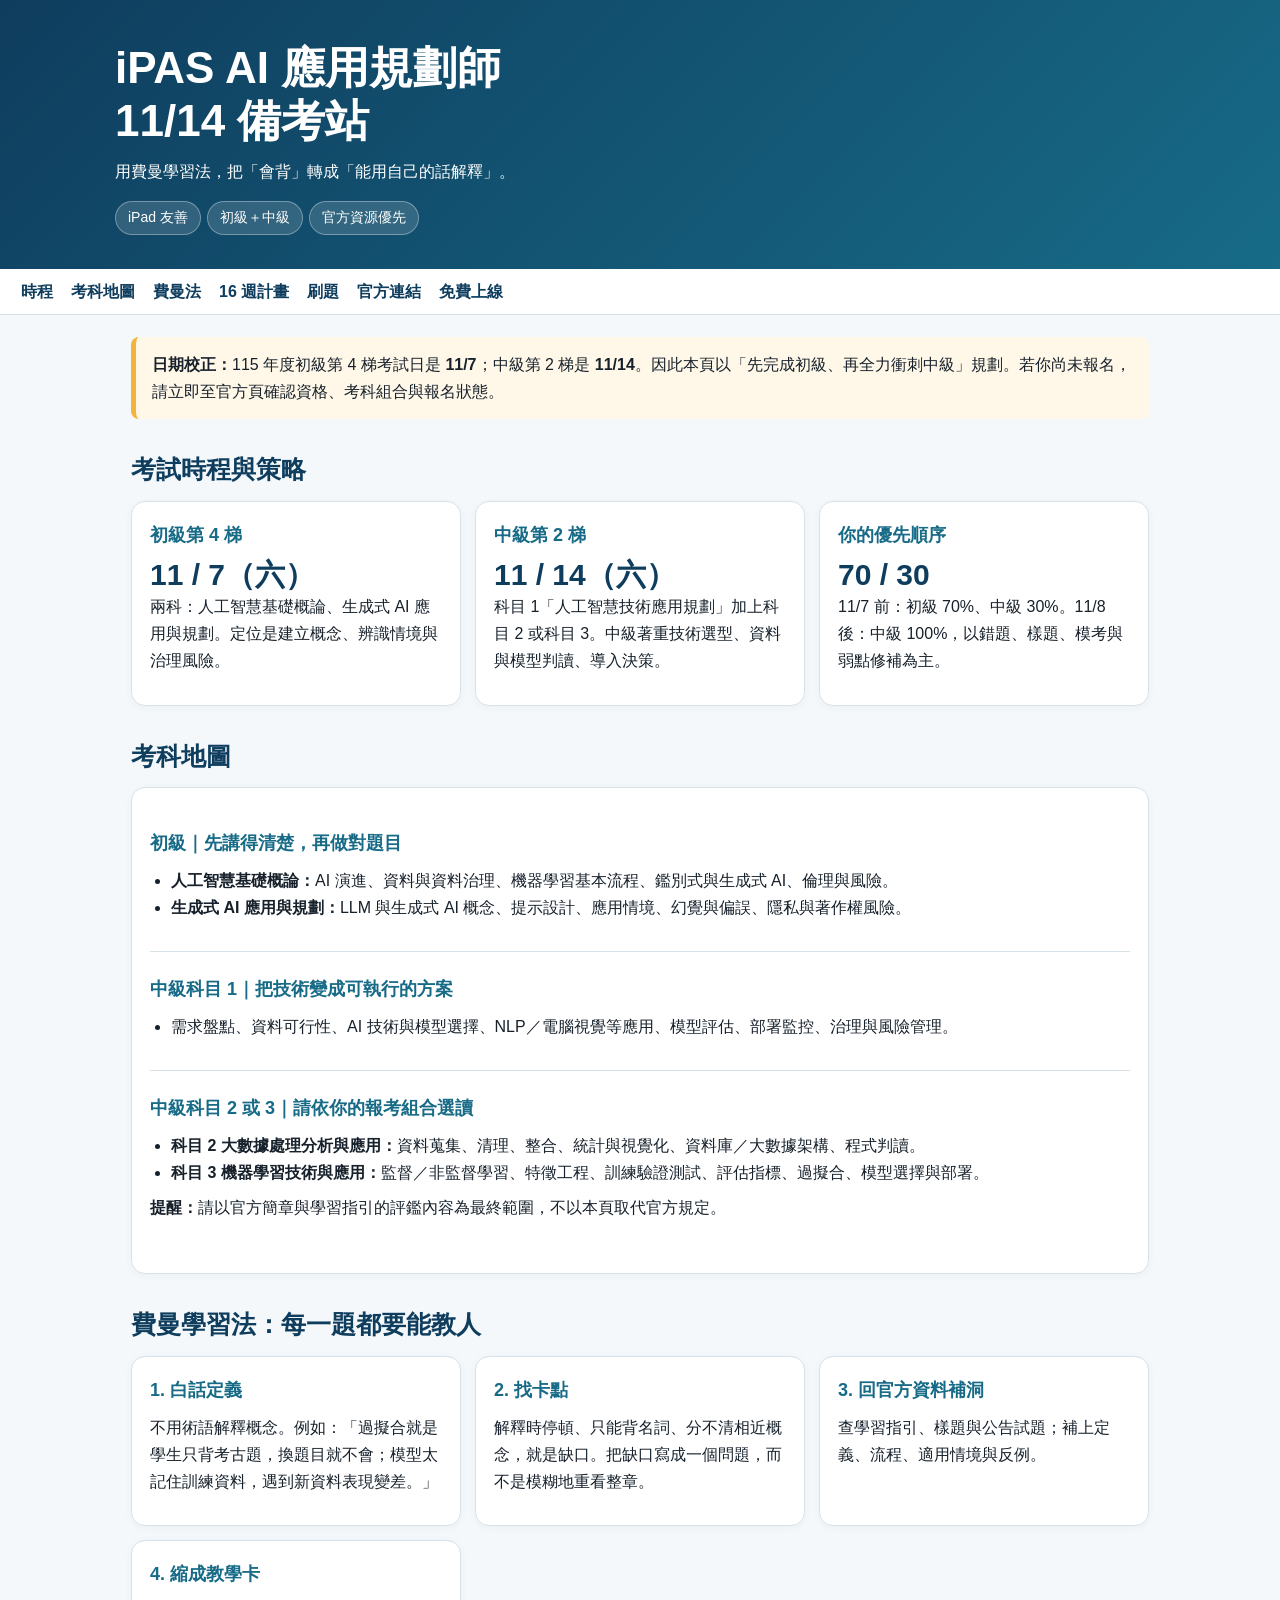
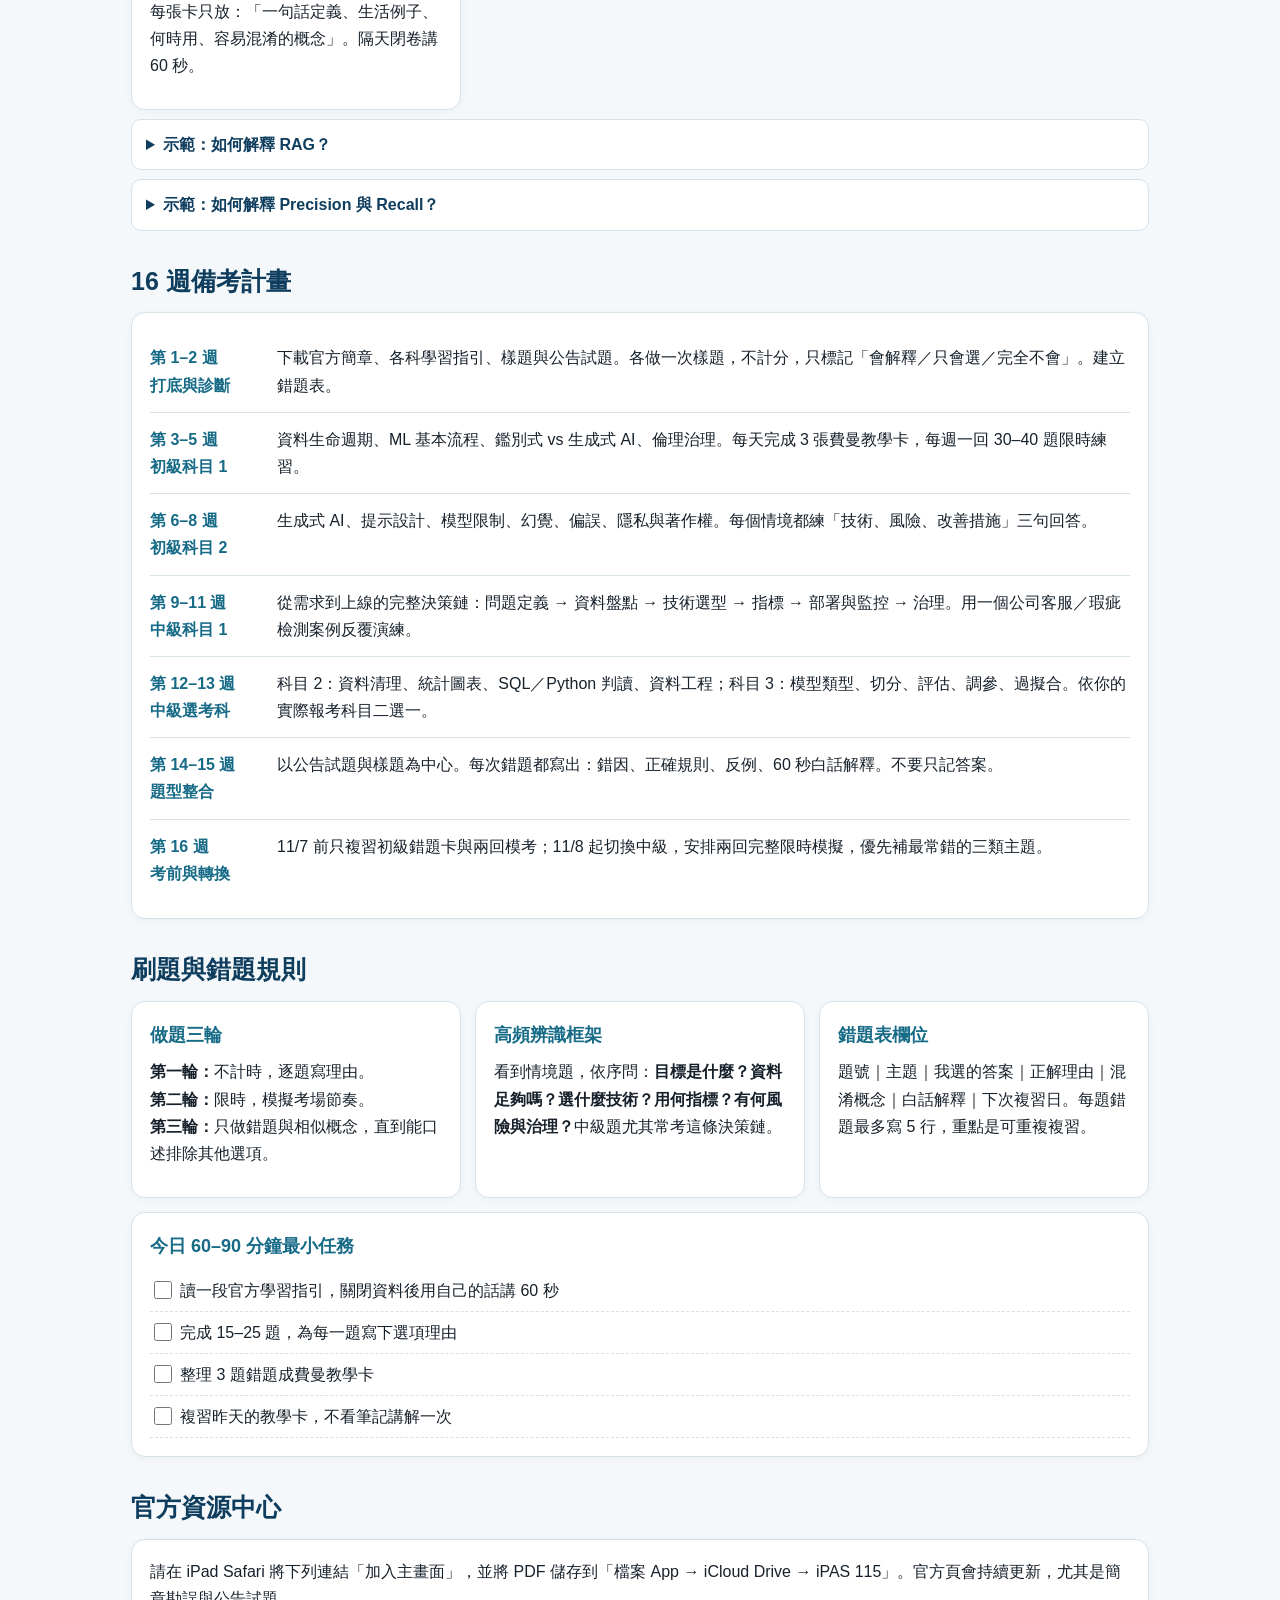
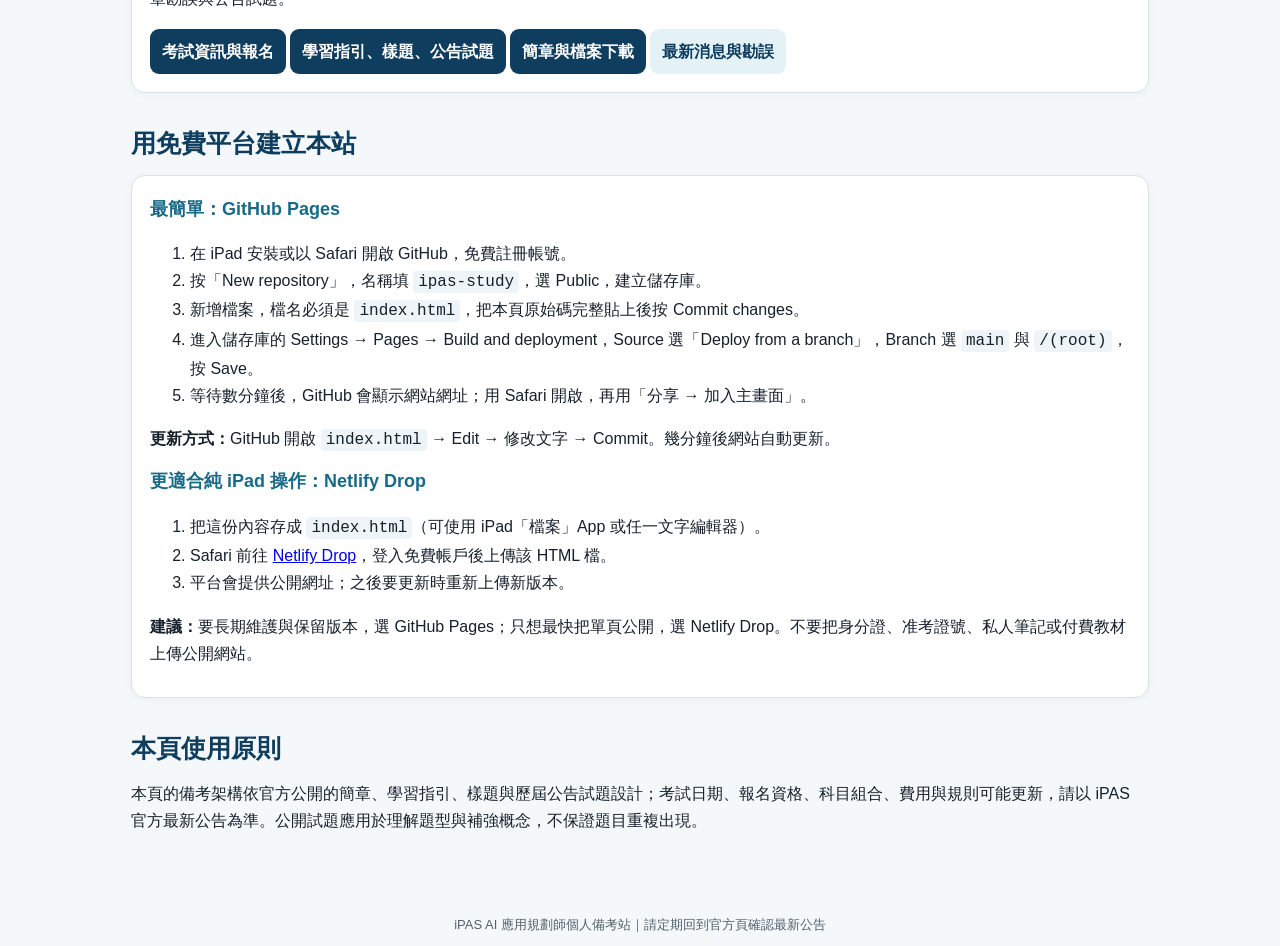
==== index.html @ d44fa5d6 "Add files via upload" ====
<!doctype html>
<html lang="zh-Hant">
<head>
<meta charset="utf-8"><meta name="viewport" content="width=device-width,initial-scale=1,viewport-fit=cover">
<meta name="theme-color" content="#0f3d5e"><title>iPAS AI 應用規劃師｜11/14 備考站</title>
<style>
:root{--navy:#0f3d5e;--blue:#176b87;--sky:#e8f4f8;--gold:#f3b33d;--ink:#17212b;--muted:#52616b;--card:#fff;--line:#d7e2e8}*{box-sizing:border-box}body{margin:0;background:#f4f8fa;color:var(--ink);font:16px/1.7 -apple-system,BlinkMacSystemFont,"PingFang TC","Noto Sans TC",sans-serif}header{background:linear-gradient(135deg,var(--navy),var(--blue));color:#fff;padding:42px 20px 34px}header>div,main{max-width:1050px;margin:auto}h1{font-size:clamp(28px,6vw,44px);line-height:1.2;margin:0 0 10px}h2{font-size:25px;line-height:1.35;margin:0 0 14px;color:var(--navy)}h3{font-size:18px;margin:0 0 8px;color:var(--blue)}p{margin:0 0 12px}.tag{display:inline-block;background:#ffffff24;border:1px solid #ffffff55;border-radius:99px;padding:4px 12px;margin:4px 6px 0 0;font-size:14px}nav{position:sticky;top:0;z-index:2;background:#fff;border-bottom:1px solid var(--line);padding:9px 12px;overflow:auto;white-space:nowrap}nav a{color:var(--navy);font-weight:700;text-decoration:none;padding:7px 9px}main{padding:22px 16px 48px}.notice{border-left:5px solid var(--gold);background:#fff8e8;padding:14px 16px;border-radius:8px;margin-bottom:20px}.grid{display:grid;grid-template-columns:repeat(auto-fit,minmax(245px,1fr));gap:14px}.card{background:var(--card);border:1px solid var(--line);border-radius:14px;padding:18px;box-shadow:0 2px 8px #14303f0a}.date{font-size:30px;color:var(--navy);font-weight:800;line-height:1.15}.level{padding:22px 0;border-bottom:1px solid var(--line)}.level:last-child{border:0}section{margin-top:34px}.btn{display:inline-block;background:var(--navy);color:#fff!important;text-decoration:none;font-weight:700;border-radius:9px;padding:9px 12px;margin:4px 4px 0 0}.btn.alt{background:#e4f2f6;color:var(--navy)!important}details{background:#fff;border:1px solid var(--line);border-radius:10px;padding:11px 14px;margin:9px 0}summary{font-weight:800;cursor:pointer;color:var(--navy)}.week{display:grid;grid-template-columns:115px 1fr;gap:12px;border-bottom:1px solid var(--line);padding:13px 0}.week:last-child{border:0}.week b{color:var(--blue)}ul{padding-left:21px;margin:8px 0}.check label{display:block;padding:7px 0;border-bottom:1px dashed var(--line);cursor:pointer}.check input{width:18px;height:18px;vertical-align:-3px;margin-right:8px}footer{padding:20px;text-align:center;color:var(--muted);font-size:13px}code{background:#eef4f7;padding:2px 5px;border-radius:4px;word-break:break-word}@media(max-width:500px){.week{grid-template-columns:1fr;gap:2px}header{padding-top:28px}}
</style></head>
<body>
<header><div><h1>iPAS AI 應用規劃師<br>11/14 備考站</h1><p>用費曼學習法，把「會背」轉成「能用自己的話解釋」。</p><span class="tag">iPad 友善</span><span class="tag">初級＋中級</span><span class="tag">官方資源優先</span></div></header>
<nav><a href="#schedule">時程</a><a href="#map">考科地圖</a><a href="#feynman">費曼法</a><a href="#plan">16 週計畫</a><a href="#practice">刷題</a><a href="#links">官方連結</a><a href="#deploy">免費上線</a></nav>
<main>
<div class="notice"><b>日期校正：</b>115 年度初級第 4 梯考試日是 <b>11/7</b>；中級第 2 梯是 <b>11/14</b>。因此本頁以「先完成初級、再全力衝刺中級」規劃。若你尚未報名，請立即至官方頁確認資格、考科組合與報名狀態。</div>
<section id="schedule"><h2>考試時程與策略</h2><div class="grid"><article class="card"><h3>初級第 4 梯</h3><div class="date">11 / 7（六）</div><p>兩科：人工智慧基礎概論、生成式 AI 應用與規劃。定位是建立概念、辨識情境與治理風險。</p></article><article class="card"><h3>中級第 2 梯</h3><div class="date">11 / 14（六）</div><p>科目 1「人工智慧技術應用規劃」加上科目 2 或科目 3。中級著重技術選型、資料與模型判讀、導入決策。</p></article><article class="card"><h3>你的優先順序</h3><div class="date">70 / 30</div><p>11/7 前：初級 70%、中級 30%。11/8 後：中級 100%，以錯題、樣題、模考與弱點修補為主。</p></article></div></section>
<section id="map"><h2>考科地圖</h2><div class="card"><div class="level"><h3>初級｜先講得清楚，再做對題目</h3><ul><li><b>人工智慧基礎概論：</b>AI 演進、資料與資料治理、機器學習基本流程、鑑別式與生成式 AI、倫理與風險。</li><li><b>生成式 AI 應用與規劃：</b>LLM 與生成式 AI 概念、提示設計、應用情境、幻覺與偏誤、隱私與著作權風險。</li></ul></div><div class="level"><h3>中級科目 1｜把技術變成可執行的方案</h3><ul><li>需求盤點、資料可行性、AI 技術與模型選擇、NLP／電腦視覺等應用、模型評估、部署監控、治理與風險管理。</li></ul></div><div class="level"><h3>中級科目 2 或 3｜請依你的報考組合選讀</h3><ul><li><b>科目 2 大數據處理分析與應用：</b>資料蒐集、清理、整合、統計與視覺化、資料庫／大數據架構、程式判讀。</li><li><b>科目 3 機器學習技術與應用：</b>監督／非監督學習、特徵工程、訓練驗證測試、評估指標、過擬合、模型選擇與部署。</li></ul><p><b>提醒：</b>請以官方簡章與學習指引的評鑑內容為最終範圍，不以本頁取代官方規定。</p></div></div></section>
<section id="feynman"><h2>費曼學習法：每一題都要能教人</h2><div class="grid"><article class="card"><h3>1. 白話定義</h3><p>不用術語解釋概念。例如：「過擬合就是學生只背考古題，換題目就不會；模型太記住訓練資料，遇到新資料表現變差。」</p></article><article class="card"><h3>2. 找卡點</h3><p>解釋時停頓、只能背名詞、分不清相近概念，就是缺口。把缺口寫成一個問題，而不是模糊地重看整章。</p></article><article class="card"><h3>3. 回官方資料補洞</h3><p>查學習指引、樣題與公告試題；補上定義、流程、適用情境與反例。</p></article><article class="card"><h3>4. 縮成教學卡</h3><p>每張卡只放：「一句話定義、生活例子、何時用、容易混淆的概念」。隔天閉卷講 60 秒。</p></article></div>
<details><summary>示範：如何解釋 RAG？</summary><p><b>白話：</b>RAG 像開卷考。模型先從可信文件找資料，再依找到的內容回答，減少憑記憶亂答。<br><b>何時用：</b>公司內規、產品手冊、常更新且需引用來源的知識問答。<br><b>風險：</b>找錯文件、文件過期、切段不佳，仍可能造成錯誤答案。<br><b>考場辨識：</b>題目出現「私有文件、檢索、引用、降低幻覺」，優先聯想 RAG。</p></details>
<details><summary>示範：如何解釋 Precision 與 Recall？</summary><p><b>Precision：</b>被模型判為「是」的案件中，真正是的比例；重點是少誤報。<br><b>Recall：</b>所有真正「是」的案件中，被抓到的比例；重點是少漏掉。<br><b>例子：</b>癌症篩檢通常重視 Recall，垃圾信過濾常會重視 Precision 與使用體驗的平衡。</p></details></section>
<section id="plan"><h2>16 週備考計畫</h2><div class="card"><div class="week"><b>第 1–2 週<br>打底與診斷</b><div>下載官方簡章、各科學習指引、樣題與公告試題。各做一次樣題，不計分，只標記「會解釋／只會選／完全不會」。建立錯題表。</div></div><div class="week"><b>第 3–5 週<br>初級科目 1</b><div>資料生命週期、ML 基本流程、鑑別式 vs 生成式 AI、倫理治理。每天完成 3 張費曼教學卡，每週一回 30–40 題限時練習。</div></div><div class="week"><b>第 6–8 週<br>初級科目 2</b><div>生成式 AI、提示設計、模型限制、幻覺、偏誤、隱私與著作權。每個情境都練「技術、風險、改善措施」三句回答。</div></div><div class="week"><b>第 9–11 週<br>中級科目 1</b><div>從需求到上線的完整決策鏈：問題定義 → 資料盤點 → 技術選型 → 指標 → 部署與監控 → 治理。用一個公司客服／瑕疵檢測案例反覆演練。</div></div><div class="week"><b>第 12–13 週<br>中級選考科</b><div>科目 2：資料清理、統計圖表、SQL／Python 判讀、資料工程；科目 3：模型類型、切分、評估、調參、過擬合。依你的實際報考科目二選一。</div></div><div class="week"><b>第 14–15 週<br>題型整合</b><div>以公告試題與樣題為中心。每次錯題都寫出：錯因、正確規則、反例、60 秒白話解釋。不要只記答案。</div></div><div class="week"><b>第 16 週<br>考前與轉換</b><div>11/7 前只複習初級錯題卡與兩回模考；11/8 起切換中級，安排兩回完整限時模擬，優先補最常錯的三類主題。</div></div></div></section>
<section id="practice"><h2>刷題與錯題規則</h2><div class="grid"><article class="card"><h3>做題三輪</h3><p><b>第一輪：</b>不計時，逐題寫理由。<br><b>第二輪：</b>限時，模擬考場節奏。<br><b>第三輪：</b>只做錯題與相似概念，直到能口述排除其他選項。</p></article><article class="card"><h3>高頻辨識框架</h3><p>看到情境題，依序問：<b>目標是什麼？資料足夠嗎？選什麼技術？用何指標？有何風險與治理？</b>中級題尤其常考這條決策鏈。</p></article><article class="card"><h3>錯題表欄位</h3><p>題號｜主題｜我選的答案｜正解理由｜混淆概念｜白話解釋｜下次複習日。每題錯題最多寫 5 行，重點是可重複複習。</p></article></div><div class="card check" style="margin-top:14px"><h3>今日 60–90 分鐘最小任務</h3><label><input type="checkbox">讀一段官方學習指引，關閉資料後用自己的話講 60 秒</label><label><input type="checkbox">完成 15–25 題，為每一題寫下選項理由</label><label><input type="checkbox">整理 3 題錯題成費曼教學卡</label><label><input type="checkbox">複習昨天的教學卡，不看筆記講解一次</label></div></section>
<section id="links"><h2>官方資源中心</h2><div class="card"><p>請在 iPad Safari 將下列連結「加入主畫面」，並將 PDF 儲存到「檔案 App → iCloud Drive → iPAS 115」。官方頁會持續更新，尤其是簡章勘誤與公告試題。</p><a class="btn" href="https://ipd.nat.gov.tw/ipas/certification/AIAP/exam-info" target="_blank" rel="noopener">考試資訊與報名</a><a class="btn" href="https://ipd.nat.gov.tw/ipas/certification/AIAP/learning-resources" target="_blank" rel="noopener">學習指引、樣題、公告試題</a><a class="btn" href="https://ipd.nat.gov.tw/ipas/certification/AIAP/downloads" target="_blank" rel="noopener">簡章與檔案下載</a><a class="btn alt" href="https://ipd.nat.gov.tw/ipas/certification/AIAP/news" target="_blank" rel="noopener">最新消息與勘誤</a></div></section>
<section id="deploy"><h2>用免費平台建立本站</h2><div class="card"><h3>最簡單：GitHub Pages</h3><ol><li>在 iPad 安裝或以 Safari 開啟 GitHub，免費註冊帳號。</li><li>按「New repository」，名稱填 <code>ipas-study</code>，選 Public，建立儲存庫。</li><li>新增檔案，檔名必須是 <code>index.html</code>，把本頁原始碼完整貼上後按 Commit changes。</li><li>進入儲存庫的 Settings → Pages → Build and deployment，Source 選「Deploy from a branch」，Branch 選 <code>main</code> 與 <code>/(root)</code>，按 Save。</li><li>等待數分鐘後，GitHub 會顯示網站網址；用 Safari 開啟，再用「分享 → 加入主畫面」。</li></ol><p><b>更新方式：</b>GitHub 開啟 <code>index.html</code> → Edit → 修改文字 → Commit。幾分鐘後網站自動更新。</p><h3>更適合純 iPad 操作：Netlify Drop</h3><ol><li>把這份內容存成 <code>index.html</code>（可使用 iPad「檔案」App 或任一文字編輯器）。</li><li>Safari 前往 <a href="https://app.netlify.com/drop" target="_blank" rel="noopener">Netlify Drop</a>，登入免費帳戶後上傳該 HTML 檔。</li><li>平台會提供公開網址；之後要更新時重新上傳新版本。</li></ol><p><b>建議：</b>要長期維護與保留版本，選 GitHub Pages；只想最快把單頁公開，選 Netlify Drop。不要把身分證、准考證號、私人筆記或付費教材上傳公開網站。</p></div></section>
<section><h2>本頁使用原則</h2><p>本頁的備考架構依官方公開的簡章、學習指引、樣題與歷屆公告試題設計；考試日期、報名資格、科目組合、費用與規則可能更新，請以 iPAS 官方最新公告為準。公開試題應用於理解題型與補強概念，不保證題目重複出現。</p></section>
</main><footer>iPAS AI 應用規劃師個人備考站｜請定期回到官方頁確認最新公告</footer>
</body></html>
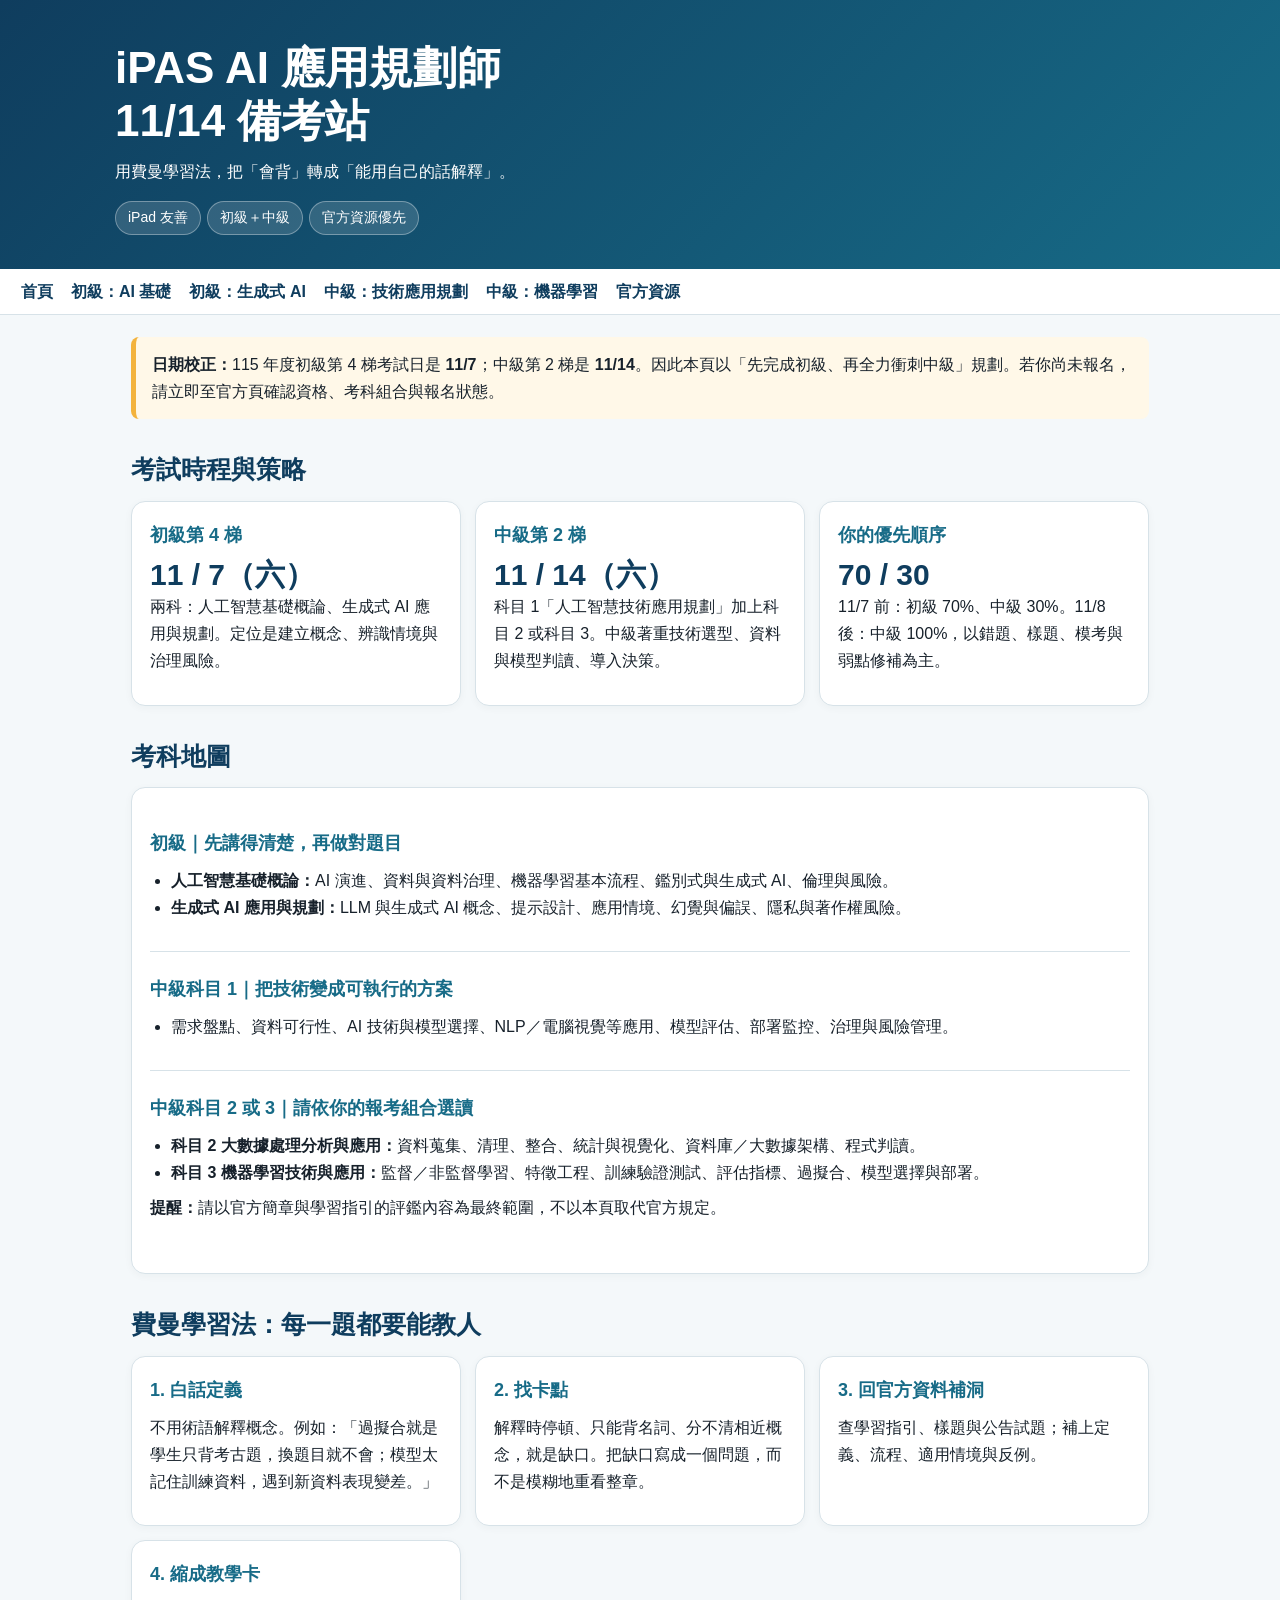
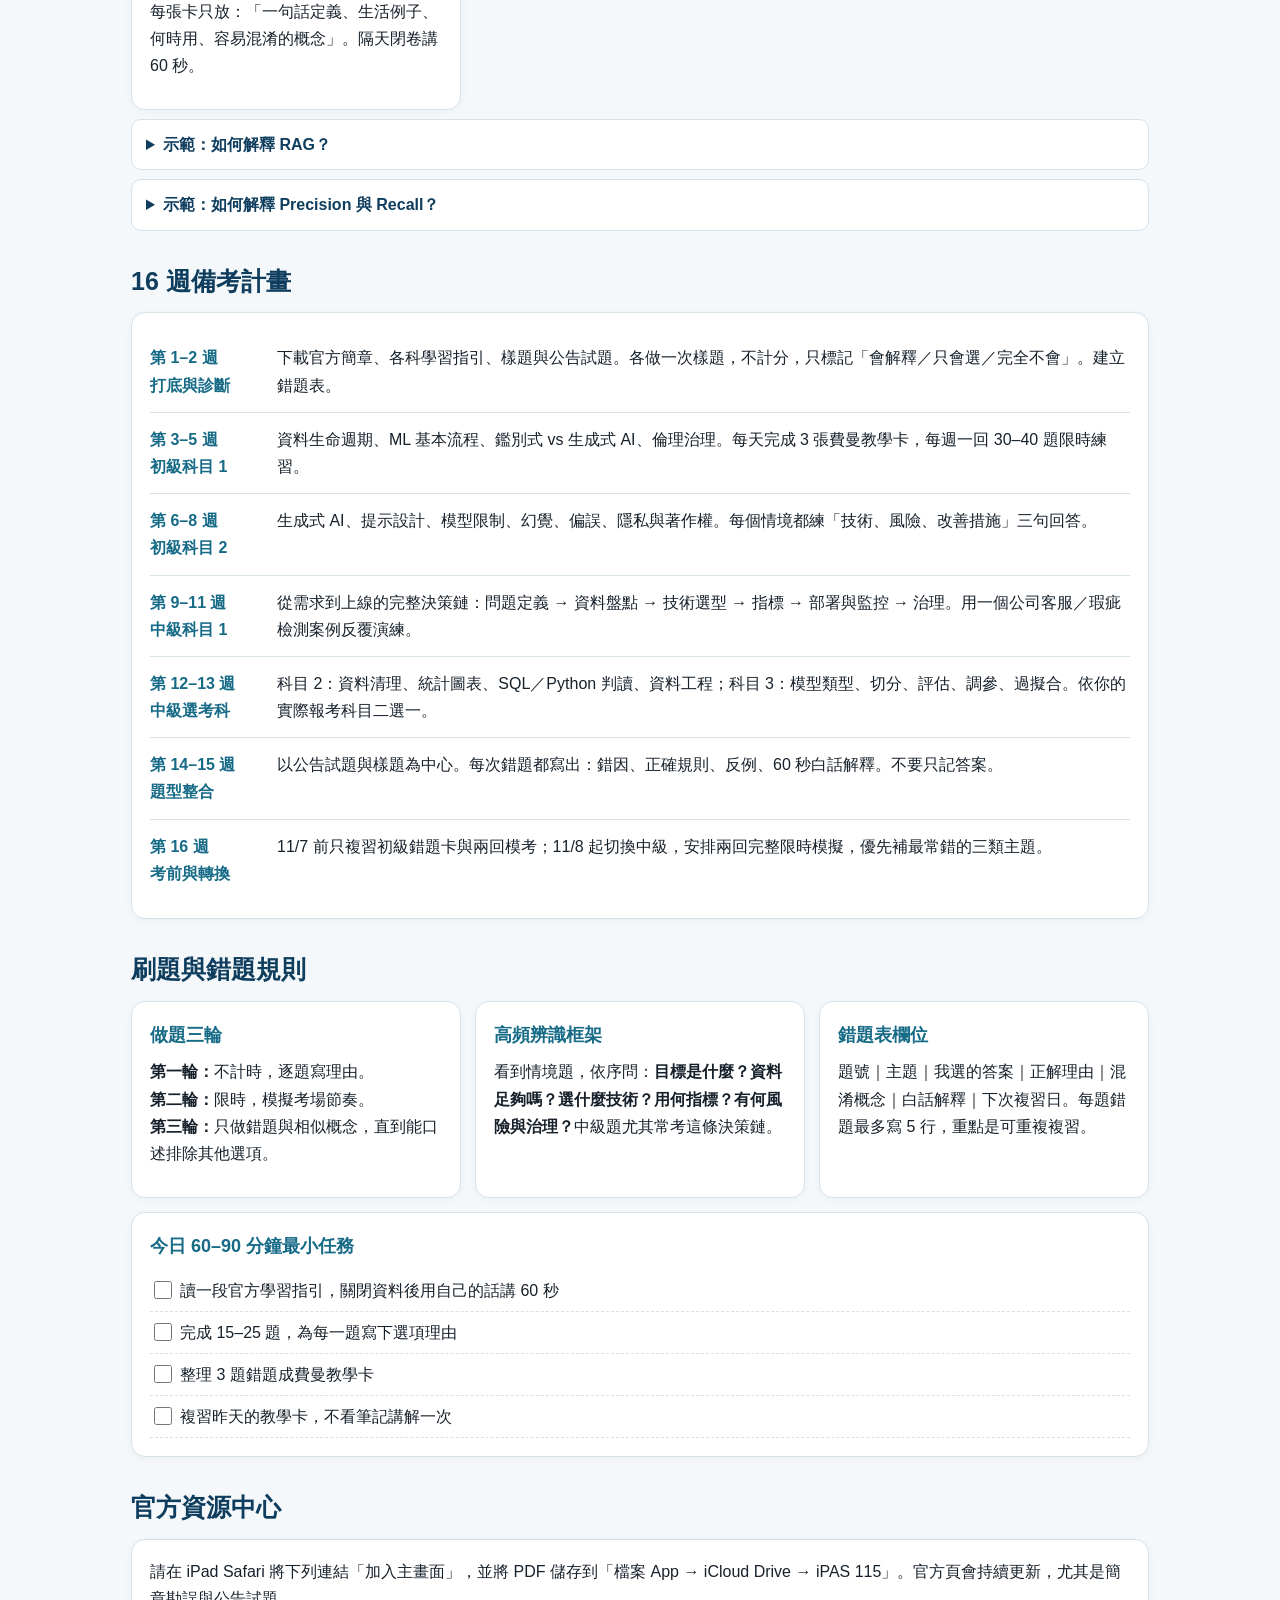
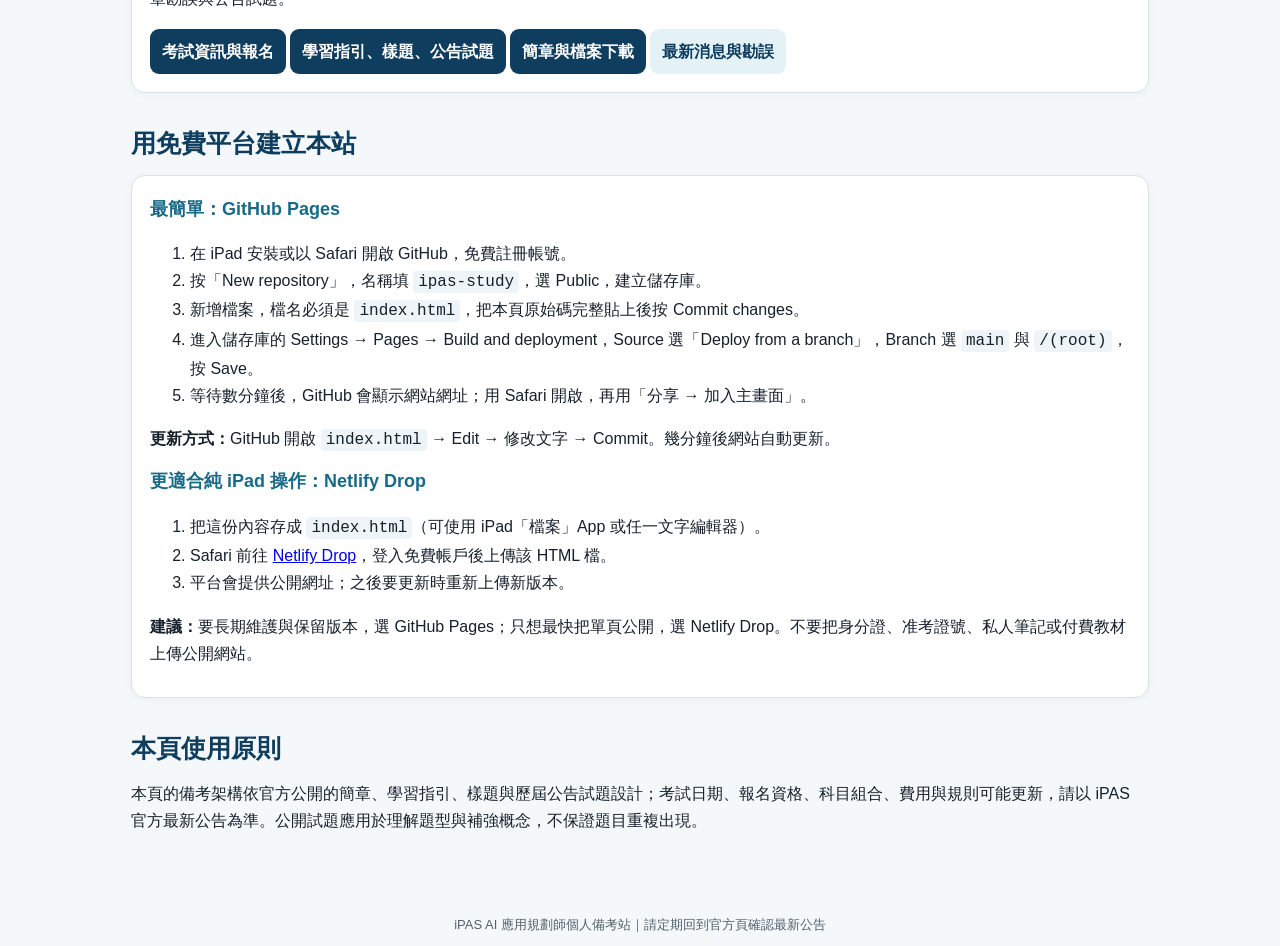
==== commit 7d007395: "Update index.html" ====
--- a/index.html
+++ b/index.html
@@ -8,8 +8,7 @@
 </style></head>
 <body>
 <header><div><h1>iPAS AI 應用規劃師<br>11/14 備考站</h1><p>用費曼學習法，把「會背」轉成「能用自己的話解釋」。</p><span class="tag">iPad 友善</span><span class="tag">初級＋中級</span><span class="tag">官方資源優先</span></div></header>
-<nav><a href="#schedule">時程</a><a href="#map">考科地圖</a><a href="#feynman">費曼法</a><a href="#plan">16 週計畫</a><a href="#practice">刷題</a><a href="#links">官方連結</a><a href="#deploy">免費上線</a></nav>
-<main>
+<nav><a href="index.html">首頁</a><a href="pages/beginner-ai-basics.html">初級：AI 基礎</a><a href="pages/beginner-generative-ai.html">初級：生成式 AI</a><a href="pages/intermediate-ai-planning.html">中級：技術應用規劃</a><a href="pages/intermediate-machine-learning.html">中級：機器學習</a><a href="pages/resources.html">官方資源</a></nav><main>
 <div class="notice"><b>日期校正：</b>115 年度初級第 4 梯考試日是 <b>11/7</b>；中級第 2 梯是 <b>11/14</b>。因此本頁以「先完成初級、再全力衝刺中級」規劃。若你尚未報名，請立即至官方頁確認資格、考科組合與報名狀態。</div>
 <section id="schedule"><h2>考試時程與策略</h2><div class="grid"><article class="card"><h3>初級第 4 梯</h3><div class="date">11 / 7（六）</div><p>兩科：人工智慧基礎概論、生成式 AI 應用與規劃。定位是建立概念、辨識情境與治理風險。</p></article><article class="card"><h3>中級第 2 梯</h3><div class="date">11 / 14（六）</div><p>科目 1「人工智慧技術應用規劃」加上科目 2 或科目 3。中級著重技術選型、資料與模型判讀、導入決策。</p></article><article class="card"><h3>你的優先順序</h3><div class="date">70 / 30</div><p>11/7 前：初級 70%、中級 30%。11/8 後：中級 100%，以錯題、樣題、模考與弱點修補為主。</p></article></div></section>
 <section id="map"><h2>考科地圖</h2><div class="card"><div class="level"><h3>初級｜先講得清楚，再做對題目</h3><ul><li><b>人工智慧基礎概論：</b>AI 演進、資料與資料治理、機器學習基本流程、鑑別式與生成式 AI、倫理與風險。</li><li><b>生成式 AI 應用與規劃：</b>LLM 與生成式 AI 概念、提示設計、應用情境、幻覺與偏誤、隱私與著作權風險。</li></ul></div><div class="level"><h3>中級科目 1｜把技術變成可執行的方案</h3><ul><li>需求盤點、資料可行性、AI 技術與模型選擇、NLP／電腦視覺等應用、模型評估、部署監控、治理與風險管理。</li></ul></div><div class="level"><h3>中級科目 2 或 3｜請依你的報考組合選讀</h3><ul><li><b>科目 2 大數據處理分析與應用：</b>資料蒐集、清理、整合、統計與視覺化、資料庫／大數據架構、程式判讀。</li><li><b>科目 3 機器學習技術與應用：</b>監督／非監督學習、特徵工程、訓練驗證測試、評估指標、過擬合、模型選擇與部署。</li></ul><p><b>提醒：</b>請以官方簡章與學習指引的評鑑內容為最終範圍，不以本頁取代官方規定。</p></div></div></section>
@@ -22,4 +21,4 @@
 <section id="deploy"><h2>用免費平台建立本站</h2><div class="card"><h3>最簡單：GitHub Pages</h3><ol><li>在 iPad 安裝或以 Safari 開啟 GitHub，免費註冊帳號。</li><li>按「New repository」，名稱填 <code>ipas-study</code>，選 Public，建立儲存庫。</li><li>新增檔案，檔名必須是 <code>index.html</code>，把本頁原始碼完整貼上後按 Commit changes。</li><li>進入儲存庫的 Settings → Pages → Build and deployment，Source 選「Deploy from a branch」，Branch 選 <code>main</code> 與 <code>/(root)</code>，按 Save。</li><li>等待數分鐘後，GitHub 會顯示網站網址；用 Safari 開啟，再用「分享 → 加入主畫面」。</li></ol><p><b>更新方式：</b>GitHub 開啟 <code>index.html</code> → Edit → 修改文字 → Commit。幾分鐘後網站自動更新。</p><h3>更適合純 iPad 操作：Netlify Drop</h3><ol><li>把這份內容存成 <code>index.html</code>（可使用 iPad「檔案」App 或任一文字編輯器）。</li><li>Safari 前往 <a href="https://app.netlify.com/drop" target="_blank" rel="noopener">Netlify Drop</a>，登入免費帳戶後上傳該 HTML 檔。</li><li>平台會提供公開網址；之後要更新時重新上傳新版本。</li></ol><p><b>建議：</b>要長期維護與保留版本，選 GitHub Pages；只想最快把單頁公開，選 Netlify Drop。不要把身分證、准考證號、私人筆記或付費教材上傳公開網站。</p></div></section>
 <section><h2>本頁使用原則</h2><p>本頁的備考架構依官方公開的簡章、學習指引、樣題與歷屆公告試題設計；考試日期、報名資格、科目組合、費用與規則可能更新，請以 iPAS 官方最新公告為準。公開試題應用於理解題型與補強概念，不保證題目重複出現。</p></section>
 </main><footer>iPAS AI 應用規劃師個人備考站｜請定期回到官方頁確認最新公告</footer>
-</body></html>+</body></html>
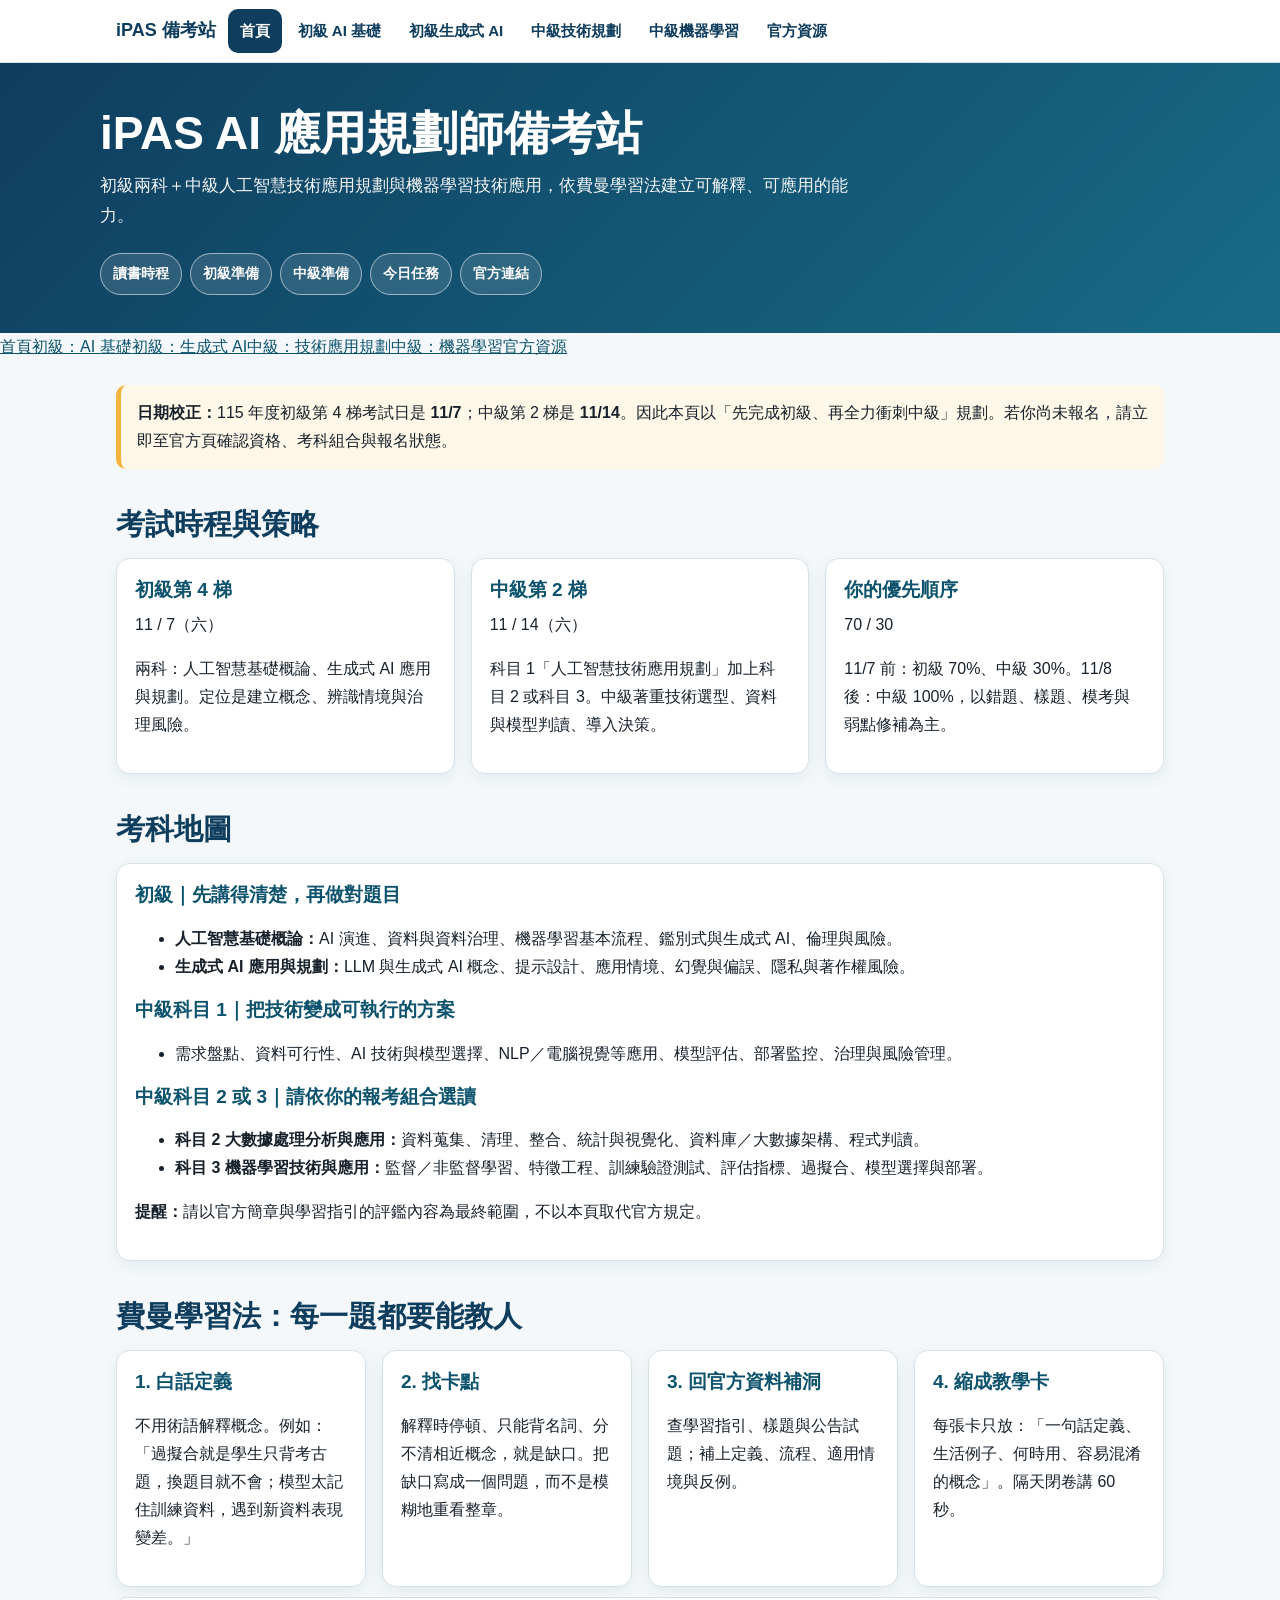
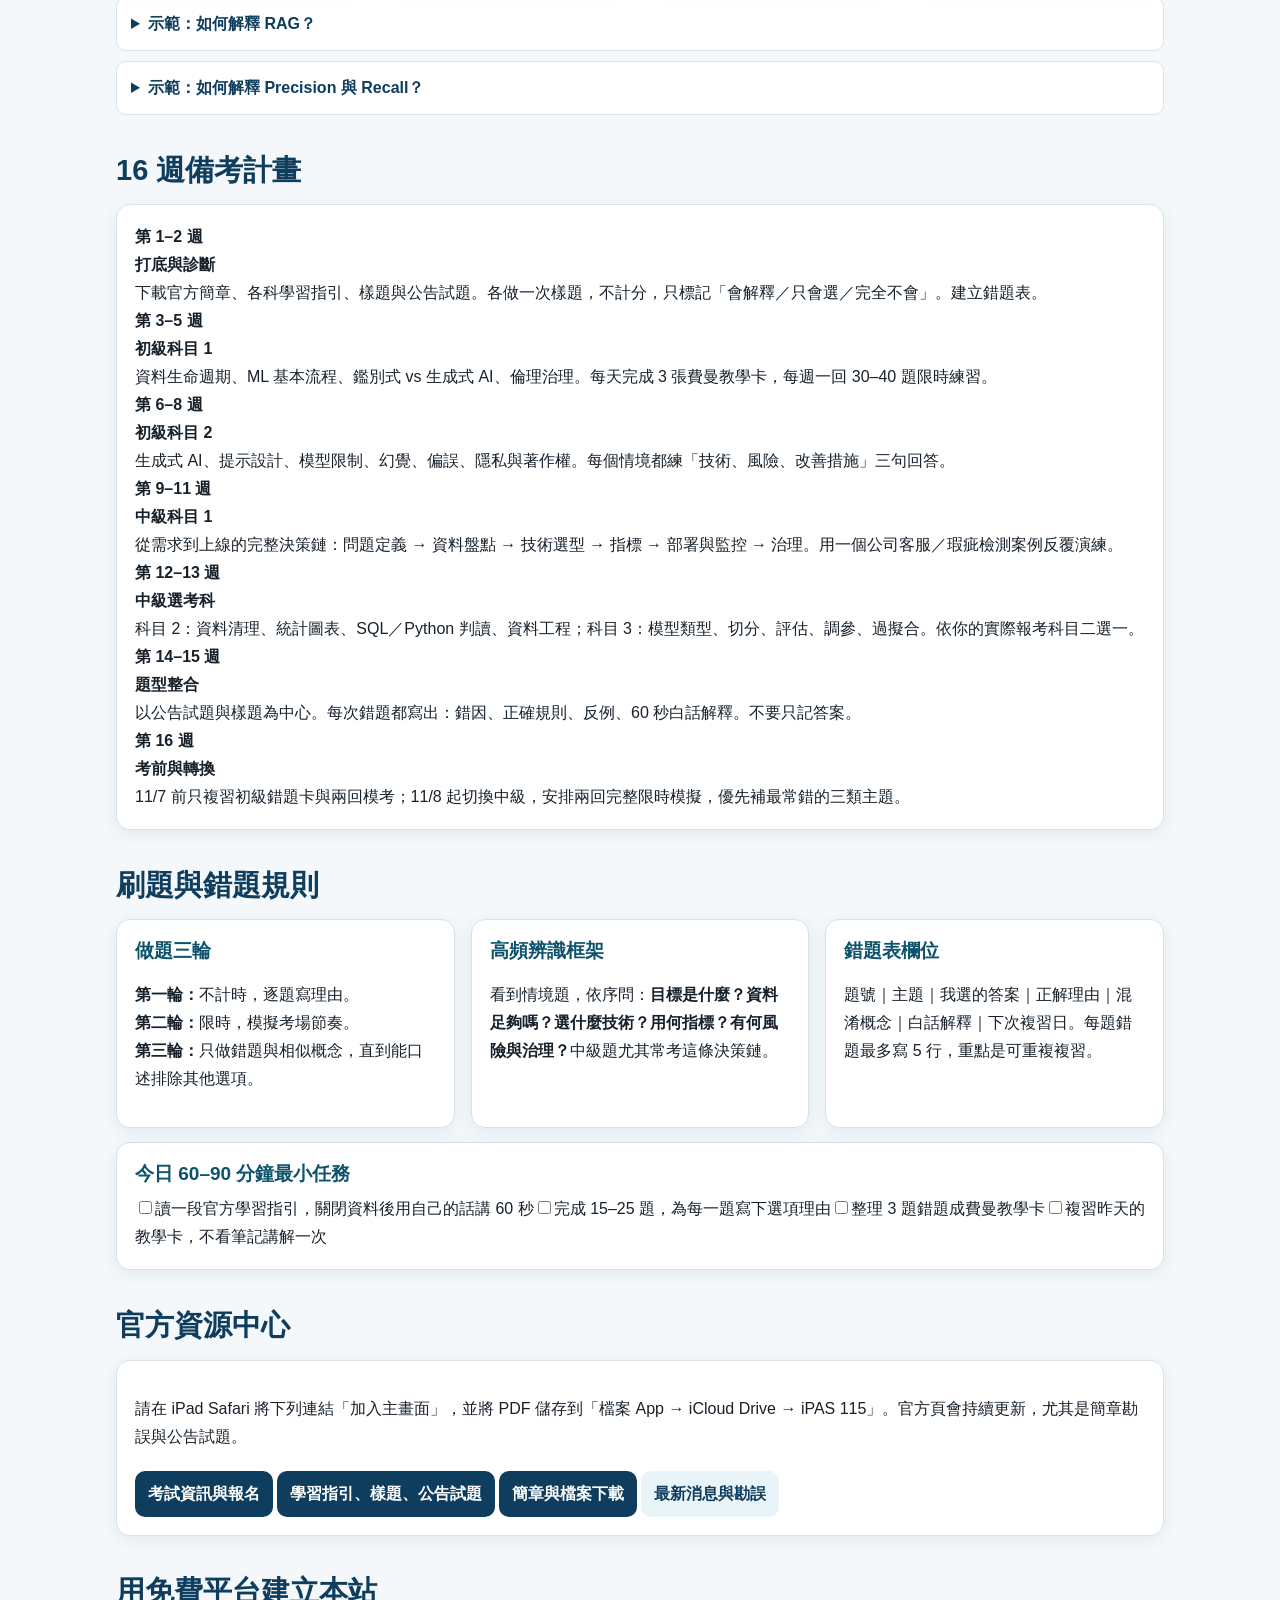
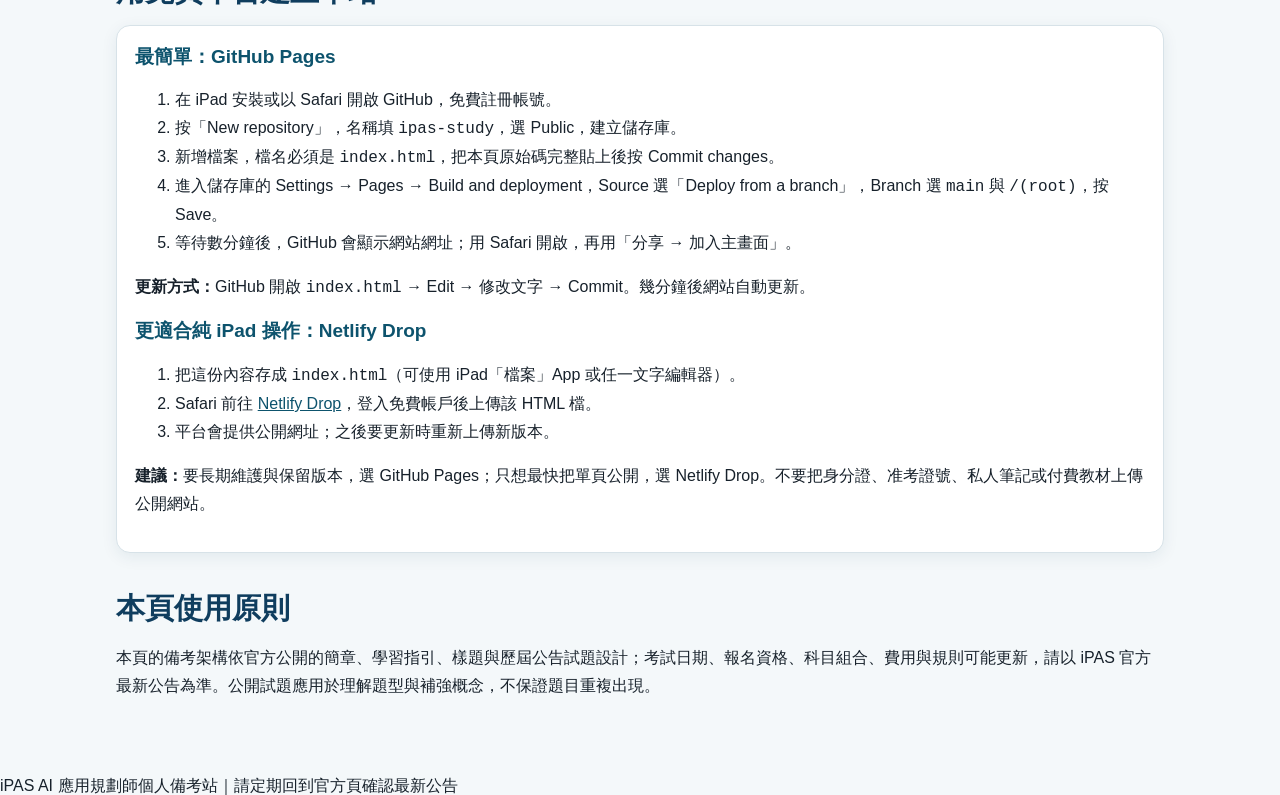
==== commit c565110e: "Update index.html" ====
--- a/index.html
+++ b/index.html
@@ -3,12 +3,37 @@
 <head>
 <meta charset="utf-8"><meta name="viewport" content="width=device-width,initial-scale=1,viewport-fit=cover">
 <meta name="theme-color" content="#0f3d5e"><title>iPAS AI 應用規劃師｜11/14 備考站</title>
-<style>
-:root{--navy:#0f3d5e;--blue:#176b87;--sky:#e8f4f8;--gold:#f3b33d;--ink:#17212b;--muted:#52616b;--card:#fff;--line:#d7e2e8}*{box-sizing:border-box}body{margin:0;background:#f4f8fa;color:var(--ink);font:16px/1.7 -apple-system,BlinkMacSystemFont,"PingFang TC","Noto Sans TC",sans-serif}header{background:linear-gradient(135deg,var(--navy),var(--blue));color:#fff;padding:42px 20px 34px}header>div,main{max-width:1050px;margin:auto}h1{font-size:clamp(28px,6vw,44px);line-height:1.2;margin:0 0 10px}h2{font-size:25px;line-height:1.35;margin:0 0 14px;color:var(--navy)}h3{font-size:18px;margin:0 0 8px;color:var(--blue)}p{margin:0 0 12px}.tag{display:inline-block;background:#ffffff24;border:1px solid #ffffff55;border-radius:99px;padding:4px 12px;margin:4px 6px 0 0;font-size:14px}nav{position:sticky;top:0;z-index:2;background:#fff;border-bottom:1px solid var(--line);padding:9px 12px;overflow:auto;white-space:nowrap}nav a{color:var(--navy);font-weight:700;text-decoration:none;padding:7px 9px}main{padding:22px 16px 48px}.notice{border-left:5px solid var(--gold);background:#fff8e8;padding:14px 16px;border-radius:8px;margin-bottom:20px}.grid{display:grid;grid-template-columns:repeat(auto-fit,minmax(245px,1fr));gap:14px}.card{background:var(--card);border:1px solid var(--line);border-radius:14px;padding:18px;box-shadow:0 2px 8px #14303f0a}.date{font-size:30px;color:var(--navy);font-weight:800;line-height:1.15}.level{padding:22px 0;border-bottom:1px solid var(--line)}.level:last-child{border:0}section{margin-top:34px}.btn{display:inline-block;background:var(--navy);color:#fff!important;text-decoration:none;font-weight:700;border-radius:9px;padding:9px 12px;margin:4px 4px 0 0}.btn.alt{background:#e4f2f6;color:var(--navy)!important}details{background:#fff;border:1px solid var(--line);border-radius:10px;padding:11px 14px;margin:9px 0}summary{font-weight:800;cursor:pointer;color:var(--navy)}.week{display:grid;grid-template-columns:115px 1fr;gap:12px;border-bottom:1px solid var(--line);padding:13px 0}.week:last-child{border:0}.week b{color:var(--blue)}ul{padding-left:21px;margin:8px 0}.check label{display:block;padding:7px 0;border-bottom:1px dashed var(--line);cursor:pointer}.check input{width:18px;height:18px;vertical-align:-3px;margin-right:8px}footer{padding:20px;text-align:center;color:var(--muted);font-size:13px}code{background:#eef4f7;padding:2px 5px;border-radius:4px;word-break:break-word}@media(max-width:500px){.week{grid-template-columns:1fr;gap:2px}header{padding-top:28px}}
-</style></head>
+<link rel="stylesheet" href="assets/style.css">  
+</head>
 <body>
-<header><div><h1>iPAS AI 應用規劃師<br>11/14 備考站</h1><p>用費曼學習法，把「會背」轉成「能用自己的話解釋」。</p><span class="tag">iPad 友善</span><span class="tag">初級＋中級</span><span class="tag">官方資源優先</span></div></header>
-<nav><a href="index.html">首頁</a><a href="pages/beginner-ai-basics.html">初級：AI 基礎</a><a href="pages/beginner-generative-ai.html">初級：生成式 AI</a><a href="pages/intermediate-ai-planning.html">中級：技術應用規劃</a><a href="pages/intermediate-machine-learning.html">中級：機器學習</a><a href="pages/resources.html">官方資源</a></nav><main>
+<nav class="site-nav" aria-label="主要導覽">
+  <div class="nav-inner">
+    <a class="brand" href="index.html">iPAS 備考站</a>
+
+    <div class="nav-links">
+      <a href="index.html" aria-current="page">首頁</a>
+      <a href="pages/beginner-ai-basics.html">初級 AI 基礎</a>
+      <a href="pages/beginner-generative-ai.html">初級生成式 AI</a>
+      <a href="pages/intermediate-ai-planning.html">中級技術規劃</a>
+      <a href="pages/intermediate-machine-learning.html">中級機器學習</a>
+      <a href="pages/resources.html">官方資源</a>
+    </div>
+  </div>
+</nav>  
+<header class="page-header">
+  <div>
+    <h1>iPAS AI 應用規劃師備考站</h1>
+    <p>初級兩科＋中級人工智慧技術應用規劃與機器學習技術應用，依費曼學習法建立可解釋、可應用的能力。</p>
+
+    <nav class="section-nav" aria-label="首頁章節">
+      <a href="#schedule">讀書時程</a>
+      <a href="#beginner">初級準備</a>
+      <a href="#intermediate">中級準備</a>
+      <a href="#today">今日任務</a>
+      <a href="#links">官方連結</a>
+    </nav>
+  </div>
+</header><nav><a href="index.html">首頁</a><a href="pages/beginner-ai-basics.html">初級：AI 基礎</a><a href="pages/beginner-generative-ai.html">初級：生成式 AI</a><a href="pages/intermediate-ai-planning.html">中級：技術應用規劃</a><a href="pages/intermediate-machine-learning.html">中級：機器學習</a><a href="pages/resources.html">官方資源</a></nav><main>
 <div class="notice"><b>日期校正：</b>115 年度初級第 4 梯考試日是 <b>11/7</b>；中級第 2 梯是 <b>11/14</b>。因此本頁以「先完成初級、再全力衝刺中級」規劃。若你尚未報名，請立即至官方頁確認資格、考科組合與報名狀態。</div>
 <section id="schedule"><h2>考試時程與策略</h2><div class="grid"><article class="card"><h3>初級第 4 梯</h3><div class="date">11 / 7（六）</div><p>兩科：人工智慧基礎概論、生成式 AI 應用與規劃。定位是建立概念、辨識情境與治理風險。</p></article><article class="card"><h3>中級第 2 梯</h3><div class="date">11 / 14（六）</div><p>科目 1「人工智慧技術應用規劃」加上科目 2 或科目 3。中級著重技術選型、資料與模型判讀、導入決策。</p></article><article class="card"><h3>你的優先順序</h3><div class="date">70 / 30</div><p>11/7 前：初級 70%、中級 30%。11/8 後：中級 100%，以錯題、樣題、模考與弱點修補為主。</p></article></div></section>
 <section id="map"><h2>考科地圖</h2><div class="card"><div class="level"><h3>初級｜先講得清楚，再做對題目</h3><ul><li><b>人工智慧基礎概論：</b>AI 演進、資料與資料治理、機器學習基本流程、鑑別式與生成式 AI、倫理與風險。</li><li><b>生成式 AI 應用與規劃：</b>LLM 與生成式 AI 概念、提示設計、應用情境、幻覺與偏誤、隱私與著作權風險。</li></ul></div><div class="level"><h3>中級科目 1｜把技術變成可執行的方案</h3><ul><li>需求盤點、資料可行性、AI 技術與模型選擇、NLP／電腦視覺等應用、模型評估、部署監控、治理與風險管理。</li></ul></div><div class="level"><h3>中級科目 2 或 3｜請依你的報考組合選讀</h3><ul><li><b>科目 2 大數據處理分析與應用：</b>資料蒐集、清理、整合、統計與視覺化、資料庫／大數據架構、程式判讀。</li><li><b>科目 3 機器學習技術與應用：</b>監督／非監督學習、特徵工程、訓練驗證測試、評估指標、過擬合、模型選擇與部署。</li></ul><p><b>提醒：</b>請以官方簡章與學習指引的評鑑內容為最終範圍，不以本頁取代官方規定。</p></div></div></section>
--- a/assets/style.css
+++ b/assets/style.css
@@ -0,0 +1,306 @@
+:root {
+  --navy: #0f3d5e;
+  --blue: #176b87;
+  --blue-dark: #0d536d;
+  --sky: #e8f4f8;
+  --gold: #f3b33d;
+  --ink: #17212b;
+  --muted: #52616b;
+  --line: #d7e2e8;
+  --surface: #ffffff;
+  --background: #f4f8fa;
+
+  --radius-sm: 10px;
+  --radius-md: 14px;
+  --radius-lg: 20px;
+
+  --shadow: 0 4px 16px rgba(15, 61, 94, 0.08);
+  --content-width: 1080px;
+}
+
+* {
+  box-sizing: border-box;
+}
+
+html {
+  scroll-behavior: smooth;
+  scroll-padding-top: 92px;
+}
+
+body {
+  margin: 0;
+  background: var(--background);
+  color: var(--ink);
+  font-family: -apple-system, BlinkMacSystemFont,
+    "PingFang TC", "Noto Sans TC", "Microsoft JhengHei", sans-serif;
+  font-size: 16px;
+  line-height: 1.75;
+}
+
+a {
+  color: var(--blue-dark);
+}
+
+a:hover {
+  color: var(--navy);
+}
+
+a:focus-visible,
+button:focus-visible,
+summary:focus-visible,
+input:focus-visible {
+  outline: 3px solid var(--gold);
+  outline-offset: 3px;
+}
+
+/* 主導覽列 */
+.site-nav {
+  position: sticky;
+  top: 0;
+  z-index: 100;
+  background: rgba(255, 255, 255, 0.96);
+  border-bottom: 1px solid var(--line);
+  backdrop-filter: blur(10px);
+}
+
+.nav-inner {
+  display: flex;
+  align-items: center;
+  gap: 12px;
+  max-width: var(--content-width);
+  min-height: 62px;
+  margin: 0 auto;
+  padding: 8px 16px;
+}
+
+.brand {
+  flex: 0 0 auto;
+  color: var(--navy);
+  font-size: 18px;
+  font-weight: 800;
+  text-decoration: none;
+  white-space: nowrap;
+}
+
+.nav-links {
+  display: flex;
+  flex: 1;
+  align-items: center;
+  gap: 4px;
+  overflow-x: auto;
+  scrollbar-width: thin;
+  -webkit-overflow-scrolling: touch;
+  white-space: nowrap;
+}
+
+.nav-links a {
+  display: inline-flex;
+  align-items: center;
+  min-height: 44px;
+  padding: 8px 12px;
+  border-radius: 10px;
+  color: var(--navy);
+  font-size: 15px;
+  font-weight: 700;
+  text-decoration: none;
+}
+
+.nav-links a:hover {
+  background: var(--sky);
+}
+
+.nav-links a[aria-current="page"] {
+  background: var(--navy);
+  color: #ffffff;
+}
+
+/* 頁首與內容 */
+.page-header {
+  padding: 42px 20px 34px;
+  background: linear-gradient(135deg, var(--navy), var(--blue));
+  color: #ffffff;
+}
+
+.page-header > div,
+main {
+  max-width: var(--content-width);
+  margin: 0 auto;
+}
+
+.page-header h1 {
+  margin: 0 0 10px;
+  font-size: clamp(30px, 6vw, 46px);
+  line-height: 1.22;
+}
+
+.page-header p {
+  max-width: 760px;
+  margin: 0;
+  font-size: 17px;
+  opacity: 0.95;
+}
+
+main {
+  padding: 24px 16px 56px;
+}
+
+section {
+  scroll-margin-top: 92px;
+  margin-top: 36px;
+}
+
+h2 {
+  margin: 0 0 14px;
+  color: var(--navy);
+  font-size: clamp(23px, 4vw, 29px);
+  line-height: 1.35;
+}
+
+h3 {
+  margin: 0 0 8px;
+  color: var(--blue-dark);
+  font-size: 19px;
+  line-height: 1.4;
+}
+
+/* 頁內章節導覽 */
+.section-nav {
+  display: flex;
+  gap: 8px;
+  overflow-x: auto;
+  margin: 18px 0 0;
+  padding: 4px 0;
+  white-space: nowrap;
+}
+
+.section-nav a {
+  display: inline-flex;
+  align-items: center;
+  min-height: 42px;
+  padding: 7px 12px;
+  border: 1px solid rgba(255, 255, 255, 0.52);
+  border-radius: 999px;
+  background: rgba(255, 255, 255, 0.12);
+  color: #ffffff;
+  font-size: 14px;
+  font-weight: 700;
+  text-decoration: none;
+}
+
+.section-nav a:hover {
+  background: #ffffff;
+  color: var(--navy);
+}
+
+/* 卡片、提示、按鈕 */
+.grid {
+  display: grid;
+  grid-template-columns: repeat(auto-fit, minmax(235px, 1fr));
+  gap: 16px;
+}
+
+.card {
+  padding: 18px;
+  border: 1px solid var(--line);
+  border-radius: var(--radius-md);
+  background: var(--surface);
+  box-shadow: var(--shadow);
+}
+
+.notice {
+  padding: 14px 16px;
+  border-left: 5px solid var(--gold);
+  border-radius: var(--radius-sm);
+  background: #fff8e8;
+}
+
+.btn {
+  display: inline-flex;
+  align-items: center;
+  justify-content: center;
+  min-height: 44px;
+  margin: 4px 4px 0 0;
+  padding: 9px 13px;
+  border-radius: 10px;
+  background: var(--navy);
+  color: #ffffff;
+  font-weight: 700;
+  text-decoration: none;
+}
+
+.btn:hover {
+  background: var(--blue-dark);
+  color: #ffffff;
+}
+
+.btn.alt {
+  background: var(--sky);
+  color: var(--navy);
+}
+
+/* 表格與可展開內容 */
+.table-wrap {
+  overflow-x: auto;
+  border: 1px solid var(--line);
+  border-radius: var(--radius-md);
+  background: #ffffff;
+}
+
+table {
+  width: 100%;
+  min-width: 680px;
+  border-collapse: collapse;
+}
+
+th,
+td {
+  padding: 12px;
+  border-bottom: 1px solid var(--line);
+  text-align: left;
+  vertical-align: top;
+}
+
+th {
+  background: var(--sky);
+  color: var(--navy);
+}
+
+details {
+  margin: 10px 0;
+  padding: 12px 14px;
+  border: 1px solid var(--line);
+  border-radius: var(--radius-sm);
+  background: #ffffff;
+}
+
+summary {
+  color: var(--navy);
+  cursor: pointer;
+  font-weight: 800;
+}
+
+/* 小螢幕與 iPad 直式 */
+@media (max-width: 700px) {
+  .nav-inner {
+    align-items: flex-start;
+    flex-direction: column;
+    gap: 2px;
+    padding: 8px 12px;
+  }
+
+  .nav-links {
+    width: 100%;
+  }
+
+  .page-header {
+    padding: 30px 16px 28px;
+  }
+
+  main {
+    padding: 20px 12px 46px;
+  }
+
+  .card {
+    padding: 16px;
+  }
+}
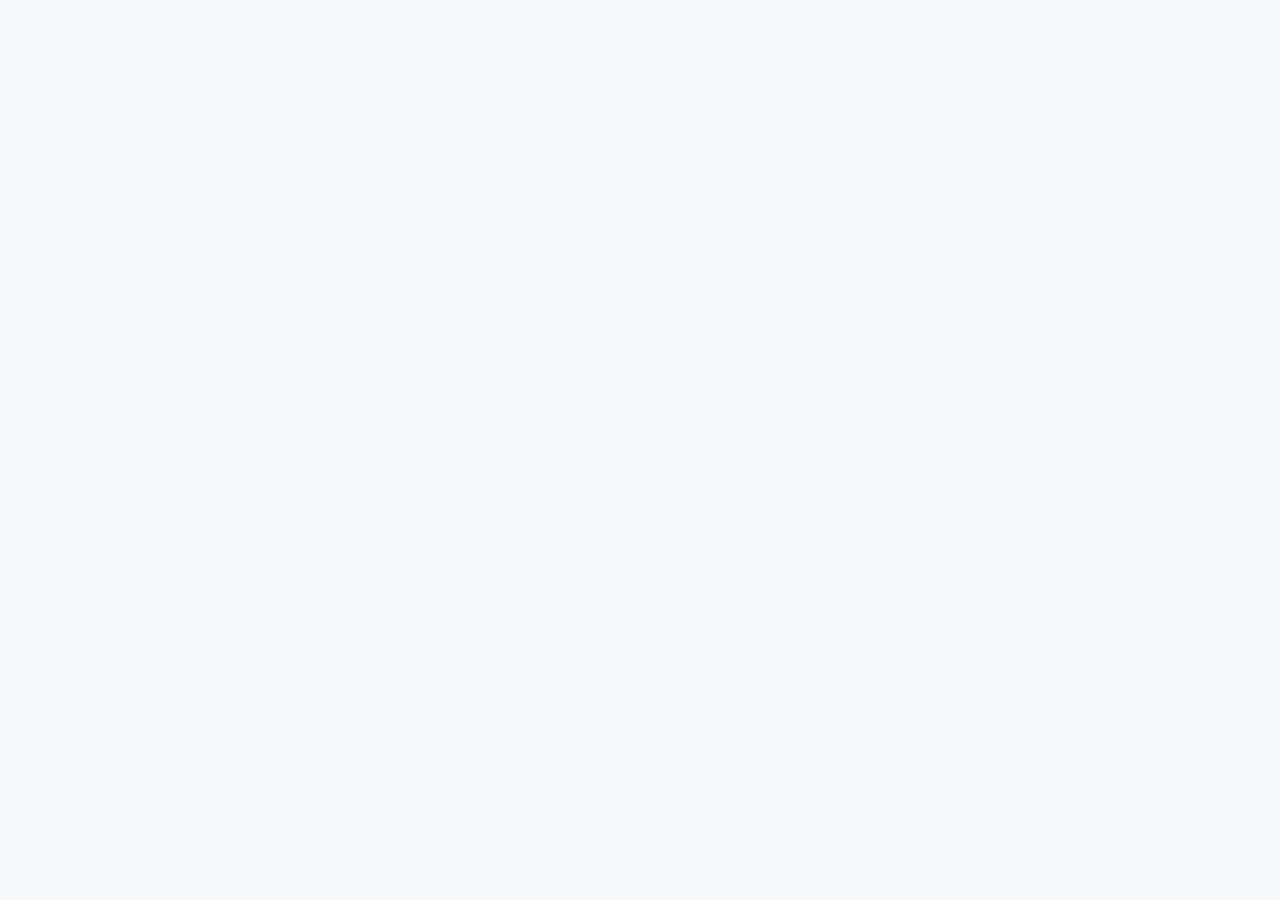
==== commit 873072d1: "Update index.html" ====
--- a/index.html
+++ b/index.html
@@ -1,49 +1,145 @@
 <!doctype html>
 <html lang="zh-Hant">
 <head>
-<meta charset="utf-8"><meta name="viewport" content="width=device-width,initial-scale=1,viewport-fit=cover">
-<meta name="theme-color" content="#0f3d5e"><title>iPAS AI 應用規劃師｜11/14 備考站</title>
-<link rel="stylesheet" href="assets/style.css">  
-</head>
-<body>
-<nav class="site-nav" aria-label="主要導覽">
-  <div class="nav-inner">
-    <a class="brand" href="index.html">iPAS 備考站</a>
+  <meta charset="utf-8">
+  <meta name="viewport" content="width=device-width,initial-scale=1,viewport-fit=cover">
+  <meta name="theme-color" content="#0f3d5e">
+  <meta name="description" content="iPAS AI 應用規劃師初級與中級備考網站，中級選擇機器學習技術與應用。">
+  <title>iPAS AI 應用規劃師｜初級＋中級備考站</title>
 
-    <div class="nav-links">
-      <a href="index.html" aria-current="page">首頁</a>
-      <a href="pages/beginner-ai-basics.html">初級 AI 基礎</a>
-      <a href="pages/beginner-generative-ai.html">初級生成式 AI</a>
-      <a href="pages/intermediate-ai-planning.html">中級技術規劃</a>
-      <a href="pages/intermediate-machine-learning.html">中級機器學習</a>
-      <a href="pages/resources.html">官方資源</a>
-    </div>
-  </div>
-</nav>  
-<header class="page-header">
-  <div>
-    <h1>iPAS AI 應用規劃師備考站</h1>
-    <p>初級兩科＋中級人工智慧技術應用規劃與機器學習技術應用，依費曼學習法建立可解釋、可應用的能力。</p>
+  <style>
+    :root {
+      --navy: #0f3d5e;
+      --blue: #176b87;
+      --blue-dark: #0d536d;
+      --sky: #e8f4f8;
+      --gold: #f3b33d;
+      --ink: #17212b;
+      --muted: #52616b;
+      --line: #d7e2e8;
+      --surface: #ffffff;
+      --background: #f4f8fa;
+      --danger-bg: #fff8e8;
+      --success: #217a50;
+      --content-width: 1080px;
+      --radius: 16px;
+      --shadow: 0 4px 18px rgba(15, 61, 94, 0.08);
+    }
 
-    <nav class="section-nav" aria-label="首頁章節">
-      <a href="#schedule">讀書時程</a>
-      <a href="#beginner">初級準備</a>
-      <a href="#intermediate">中級準備</a>
-      <a href="#today">今日任務</a>
-      <a href="#links">官方連結</a>
-    </nav>
-  </div>
-</header><nav><a href="index.html">首頁</a><a href="pages/beginner-ai-basics.html">初級：AI 基礎</a><a href="pages/beginner-generative-ai.html">初級：生成式 AI</a><a href="pages/intermediate-ai-planning.html">中級：技術應用規劃</a><a href="pages/intermediate-machine-learning.html">中級：機器學習</a><a href="pages/resources.html">官方資源</a></nav><main>
-<div class="notice"><b>日期校正：</b>115 年度初級第 4 梯考試日是 <b>11/7</b>；中級第 2 梯是 <b>11/14</b>。因此本頁以「先完成初級、再全力衝刺中級」規劃。若你尚未報名，請立即至官方頁確認資格、考科組合與報名狀態。</div>
-<section id="schedule"><h2>考試時程與策略</h2><div class="grid"><article class="card"><h3>初級第 4 梯</h3><div class="date">11 / 7（六）</div><p>兩科：人工智慧基礎概論、生成式 AI 應用與規劃。定位是建立概念、辨識情境與治理風險。</p></article><article class="card"><h3>中級第 2 梯</h3><div class="date">11 / 14（六）</div><p>科目 1「人工智慧技術應用規劃」加上科目 2 或科目 3。中級著重技術選型、資料與模型判讀、導入決策。</p></article><article class="card"><h3>你的優先順序</h3><div class="date">70 / 30</div><p>11/7 前：初級 70%、中級 30%。11/8 後：中級 100%，以錯題、樣題、模考與弱點修補為主。</p></article></div></section>
-<section id="map"><h2>考科地圖</h2><div class="card"><div class="level"><h3>初級｜先講得清楚，再做對題目</h3><ul><li><b>人工智慧基礎概論：</b>AI 演進、資料與資料治理、機器學習基本流程、鑑別式與生成式 AI、倫理與風險。</li><li><b>生成式 AI 應用與規劃：</b>LLM 與生成式 AI 概念、提示設計、應用情境、幻覺與偏誤、隱私與著作權風險。</li></ul></div><div class="level"><h3>中級科目 1｜把技術變成可執行的方案</h3><ul><li>需求盤點、資料可行性、AI 技術與模型選擇、NLP／電腦視覺等應用、模型評估、部署監控、治理與風險管理。</li></ul></div><div class="level"><h3>中級科目 2 或 3｜請依你的報考組合選讀</h3><ul><li><b>科目 2 大數據處理分析與應用：</b>資料蒐集、清理、整合、統計與視覺化、資料庫／大數據架構、程式判讀。</li><li><b>科目 3 機器學習技術與應用：</b>監督／非監督學習、特徵工程、訓練驗證測試、評估指標、過擬合、模型選擇與部署。</li></ul><p><b>提醒：</b>請以官方簡章與學習指引的評鑑內容為最終範圍，不以本頁取代官方規定。</p></div></div></section>
-<section id="feynman"><h2>費曼學習法：每一題都要能教人</h2><div class="grid"><article class="card"><h3>1. 白話定義</h3><p>不用術語解釋概念。例如：「過擬合就是學生只背考古題，換題目就不會；模型太記住訓練資料，遇到新資料表現變差。」</p></article><article class="card"><h3>2. 找卡點</h3><p>解釋時停頓、只能背名詞、分不清相近概念，就是缺口。把缺口寫成一個問題，而不是模糊地重看整章。</p></article><article class="card"><h3>3. 回官方資料補洞</h3><p>查學習指引、樣題與公告試題；補上定義、流程、適用情境與反例。</p></article><article class="card"><h3>4. 縮成教學卡</h3><p>每張卡只放：「一句話定義、生活例子、何時用、容易混淆的概念」。隔天閉卷講 60 秒。</p></article></div>
-<details><summary>示範：如何解釋 RAG？</summary><p><b>白話：</b>RAG 像開卷考。模型先從可信文件找資料，再依找到的內容回答，減少憑記憶亂答。<br><b>何時用：</b>公司內規、產品手冊、常更新且需引用來源的知識問答。<br><b>風險：</b>找錯文件、文件過期、切段不佳，仍可能造成錯誤答案。<br><b>考場辨識：</b>題目出現「私有文件、檢索、引用、降低幻覺」，優先聯想 RAG。</p></details>
-<details><summary>示範：如何解釋 Precision 與 Recall？</summary><p><b>Precision：</b>被模型判為「是」的案件中，真正是的比例；重點是少誤報。<br><b>Recall：</b>所有真正「是」的案件中，被抓到的比例；重點是少漏掉。<br><b>例子：</b>癌症篩檢通常重視 Recall，垃圾信過濾常會重視 Precision 與使用體驗的平衡。</p></details></section>
-<section id="plan"><h2>16 週備考計畫</h2><div class="card"><div class="week"><b>第 1–2 週<br>打底與診斷</b><div>下載官方簡章、各科學習指引、樣題與公告試題。各做一次樣題，不計分，只標記「會解釋／只會選／完全不會」。建立錯題表。</div></div><div class="week"><b>第 3–5 週<br>初級科目 1</b><div>資料生命週期、ML 基本流程、鑑別式 vs 生成式 AI、倫理治理。每天完成 3 張費曼教學卡，每週一回 30–40 題限時練習。</div></div><div class="week"><b>第 6–8 週<br>初級科目 2</b><div>生成式 AI、提示設計、模型限制、幻覺、偏誤、隱私與著作權。每個情境都練「技術、風險、改善措施」三句回答。</div></div><div class="week"><b>第 9–11 週<br>中級科目 1</b><div>從需求到上線的完整決策鏈：問題定義 → 資料盤點 → 技術選型 → 指標 → 部署與監控 → 治理。用一個公司客服／瑕疵檢測案例反覆演練。</div></div><div class="week"><b>第 12–13 週<br>中級選考科</b><div>科目 2：資料清理、統計圖表、SQL／Python 判讀、資料工程；科目 3：模型類型、切分、評估、調參、過擬合。依你的實際報考科目二選一。</div></div><div class="week"><b>第 14–15 週<br>題型整合</b><div>以公告試題與樣題為中心。每次錯題都寫出：錯因、正確規則、反例、60 秒白話解釋。不要只記答案。</div></div><div class="week"><b>第 16 週<br>考前與轉換</b><div>11/7 前只複習初級錯題卡與兩回模考；11/8 起切換中級，安排兩回完整限時模擬，優先補最常錯的三類主題。</div></div></div></section>
-<section id="practice"><h2>刷題與錯題規則</h2><div class="grid"><article class="card"><h3>做題三輪</h3><p><b>第一輪：</b>不計時，逐題寫理由。<br><b>第二輪：</b>限時，模擬考場節奏。<br><b>第三輪：</b>只做錯題與相似概念，直到能口述排除其他選項。</p></article><article class="card"><h3>高頻辨識框架</h3><p>看到情境題，依序問：<b>目標是什麼？資料足夠嗎？選什麼技術？用何指標？有何風險與治理？</b>中級題尤其常考這條決策鏈。</p></article><article class="card"><h3>錯題表欄位</h3><p>題號｜主題｜我選的答案｜正解理由｜混淆概念｜白話解釋｜下次複習日。每題錯題最多寫 5 行，重點是可重複複習。</p></article></div><div class="card check" style="margin-top:14px"><h3>今日 60–90 分鐘最小任務</h3><label><input type="checkbox">讀一段官方學習指引，關閉資料後用自己的話講 60 秒</label><label><input type="checkbox">完成 15–25 題，為每一題寫下選項理由</label><label><input type="checkbox">整理 3 題錯題成費曼教學卡</label><label><input type="checkbox">複習昨天的教學卡，不看筆記講解一次</label></div></section>
-<section id="links"><h2>官方資源中心</h2><div class="card"><p>請在 iPad Safari 將下列連結「加入主畫面」，並將 PDF 儲存到「檔案 App → iCloud Drive → iPAS 115」。官方頁會持續更新，尤其是簡章勘誤與公告試題。</p><a class="btn" href="https://ipd.nat.gov.tw/ipas/certification/AIAP/exam-info" target="_blank" rel="noopener">考試資訊與報名</a><a class="btn" href="https://ipd.nat.gov.tw/ipas/certification/AIAP/learning-resources" target="_blank" rel="noopener">學習指引、樣題、公告試題</a><a class="btn" href="https://ipd.nat.gov.tw/ipas/certification/AIAP/downloads" target="_blank" rel="noopener">簡章與檔案下載</a><a class="btn alt" href="https://ipd.nat.gov.tw/ipas/certification/AIAP/news" target="_blank" rel="noopener">最新消息與勘誤</a></div></section>
-<section id="deploy"><h2>用免費平台建立本站</h2><div class="card"><h3>最簡單：GitHub Pages</h3><ol><li>在 iPad 安裝或以 Safari 開啟 GitHub，免費註冊帳號。</li><li>按「New repository」，名稱填 <code>ipas-study</code>，選 Public，建立儲存庫。</li><li>新增檔案，檔名必須是 <code>index.html</code>，把本頁原始碼完整貼上後按 Commit changes。</li><li>進入儲存庫的 Settings → Pages → Build and deployment，Source 選「Deploy from a branch」，Branch 選 <code>main</code> 與 <code>/(root)</code>，按 Save。</li><li>等待數分鐘後，GitHub 會顯示網站網址；用 Safari 開啟，再用「分享 → 加入主畫面」。</li></ol><p><b>更新方式：</b>GitHub 開啟 <code>index.html</code> → Edit → 修改文字 → Commit。幾分鐘後網站自動更新。</p><h3>更適合純 iPad 操作：Netlify Drop</h3><ol><li>把這份內容存成 <code>index.html</code>（可使用 iPad「檔案」App 或任一文字編輯器）。</li><li>Safari 前往 <a href="https://app.netlify.com/drop" target="_blank" rel="noopener">Netlify Drop</a>，登入免費帳戶後上傳該 HTML 檔。</li><li>平台會提供公開網址；之後要更新時重新上傳新版本。</li></ol><p><b>建議：</b>要長期維護與保留版本，選 GitHub Pages；只想最快把單頁公開，選 Netlify Drop。不要把身分證、准考證號、私人筆記或付費教材上傳公開網站。</p></div></section>
-<section><h2>本頁使用原則</h2><p>本頁的備考架構依官方公開的簡章、學習指引、樣題與歷屆公告試題設計；考試日期、報名資格、科目組合、費用與規則可能更新，請以 iPAS 官方最新公告為準。公開試題應用於理解題型與補強概念，不保證題目重複出現。</p></section>
-</main><footer>iPAS AI 應用規劃師個人備考站｜請定期回到官方頁確認最新公告</footer>
-</body></html>
+    * {
+      box-sizing: border-box;
+    }
+
+    html {
+      scroll-behavior: smooth;
+      scroll-padding-top: 85px;
+    }
+
+    body {
+      margin: 0;
+      background: var(--background);
+      color: var(--ink);
+      font-family: -apple-system, BlinkMacSystemFont,
+        "PingFang TC", "Noto Sans TC", "Microsoft JhengHei", sans-serif;
+      font-size: 16px;
+      line-height: 1.75;
+    }
+
+    a {
+      color: var(--blue-dark);
+    }
+
+    a:focus-visible,
+    button:focus-visible,
+    summary:focus-visible,
+    input:focus-visible {
+      outline: 3px solid var(--gold);
+      outline-offset: 3px;
+    }
+
+    .site-nav {
+      position: sticky;
+      top: 0;
+      z-index: 100;
+      background: rgba(255, 255, 255, 0.97);
+      border-bottom: 1px solid var(--line);
+      backdrop-filter: blur(10px);
+    }
+
+    .nav-inner {
+      display: flex;
+      align-items: center;
+      gap: 12px;
+      max-width: var(--content-width);
+      min-height: 64px;
+      margin: 0 auto;
+      padding: 8px 16px;
+    }
+
+    .brand {
+      flex: 0 0 auto;
+      color: var(--navy);
+      font-size: 18px;
+      font-weight: 800;
+      text-decoration: none;
+      white-space: nowrap;
+    }
+
+    .nav-links {
+      display: flex;
+      flex: 1;
+      align-items: center;
+      gap: 4px;
+      overflow-x: auto;
+      white-space: nowrap;
+      -webkit-overflow-scrolling: touch;
+    }
+
+    .nav-links a {
+      display: inline-flex;
+      align-items: center;
+      min-height: 44px;
+      padding: 8px 12px;
+      border-radius: 10px;
+      color: var(--navy);
+      font-size: 15px;
+      font-weight: 700;
+      text-decoration: none;
+    }
+
+    .nav-links a:hover {
+      background: var(--sky);
+    }
+
+    .nav-links a[aria-current="page"] {
+      background: var(--navy);
+      color: #ffffff;
+    }
+
+    .hero {
+      padding: 48px 20px 40px;
+      background: linear-gradient(135deg, var(--navy), var(--blue));
+      color: #ffffff;
+    }
+
+    .hero-inner,
+    main {
+      max-width: var(--content-width);
+      margin: 0 auto;
+    }
+
+    .hero h1 {
+      max-width: 800px;
+      margin: 0 0 10px;
+      font-size: clamp(31px, 6vw, 48px);
+      line-height: 1.22;
+    }
+
+    .hero p {
+      max-width: 760px;
+      margin: 0;
+      font-size: 17px;
+      opacity: 0.96;
+    }
+
+    
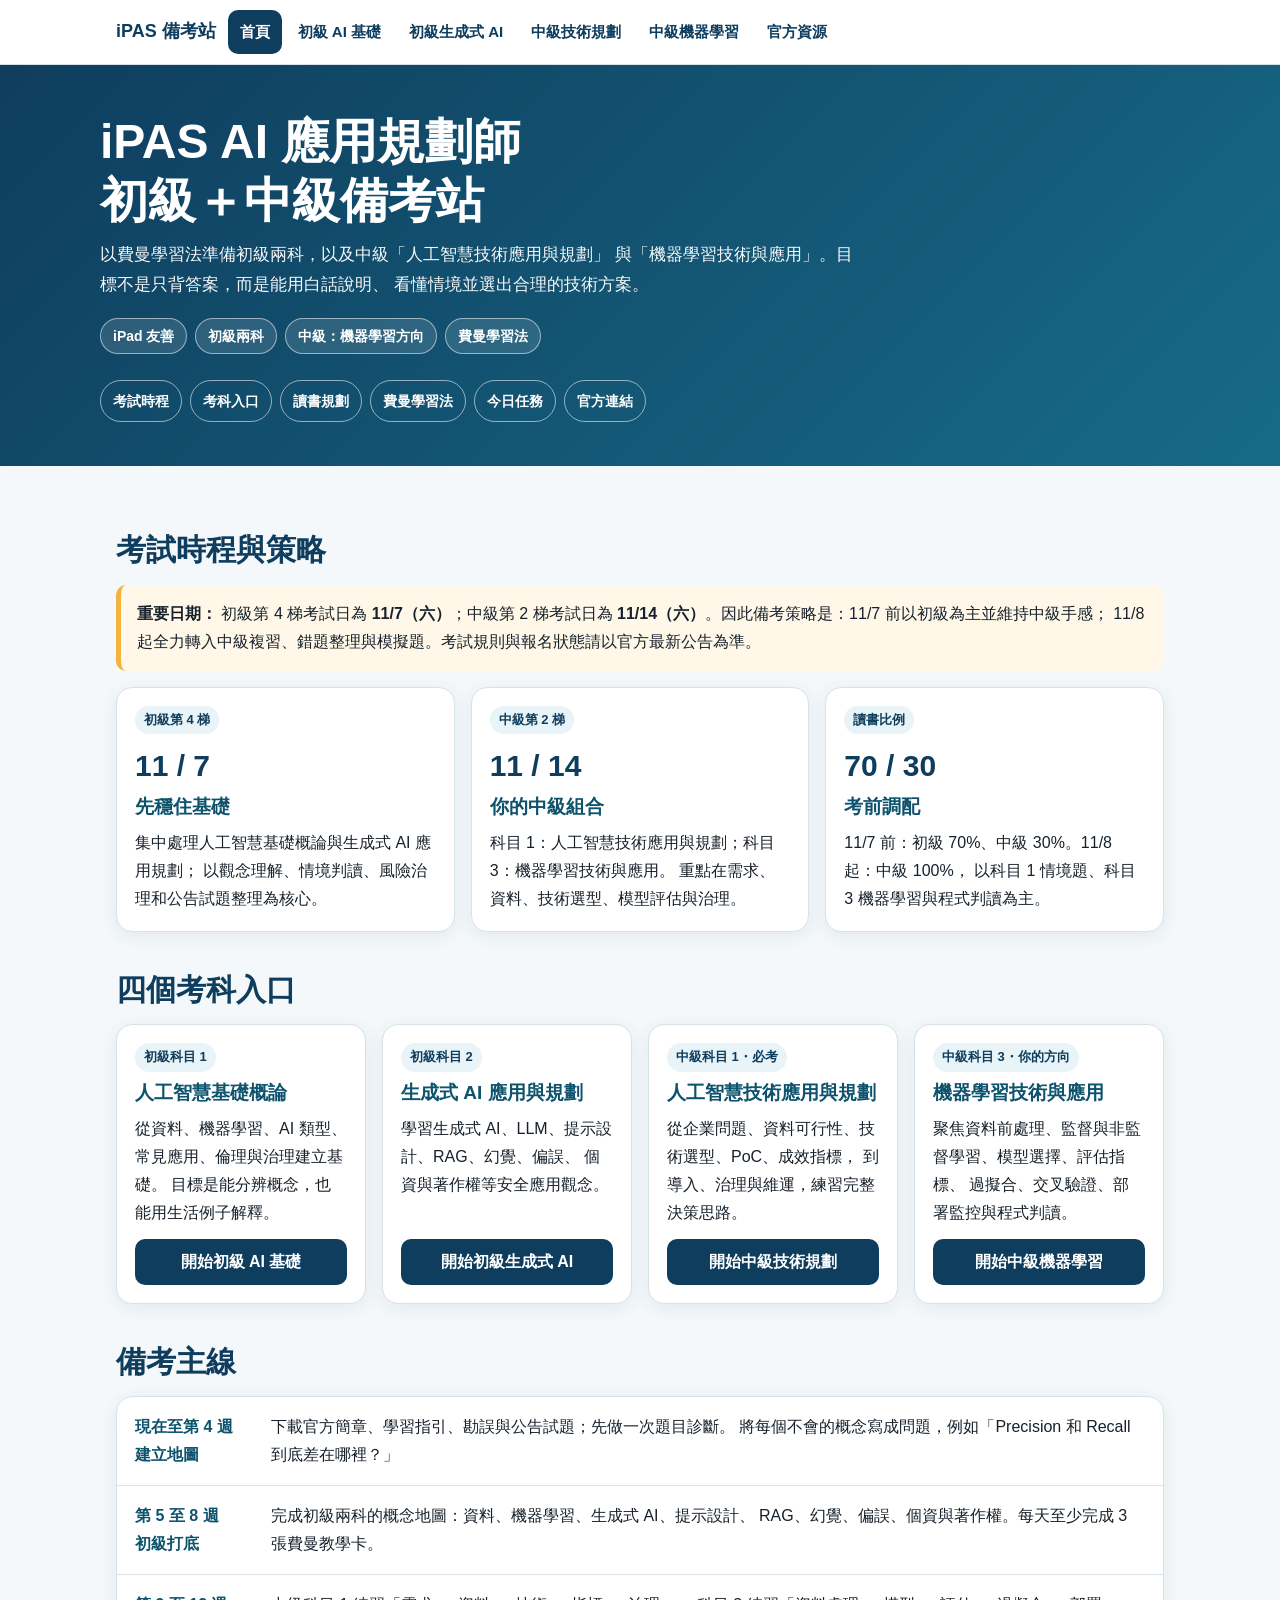
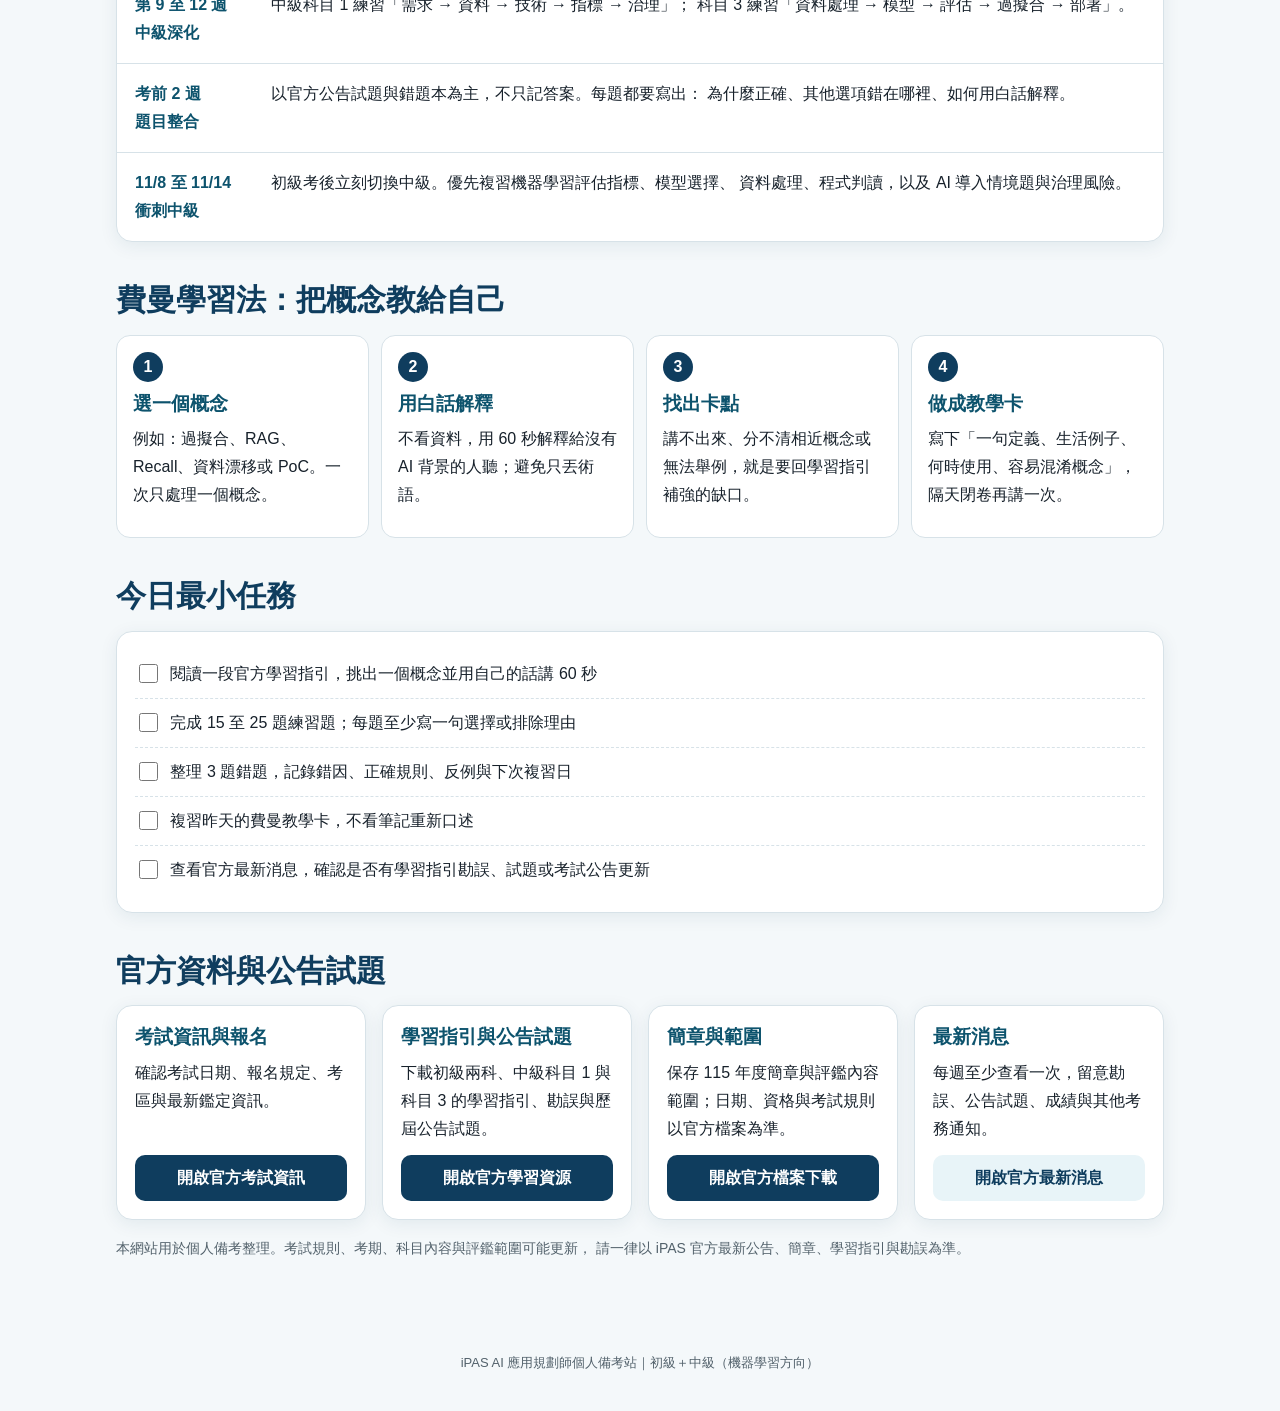
==== commit 26bda30f: "Update index.html" ====
--- a/index.html
+++ b/index.html
@@ -142,4 +142,578 @@
       opacity: 0.96;
     }
 
-    
+    .hero-tags {
+      display: flex;
+      flex-wrap: wrap;
+      gap: 8px;
+      margin-top: 18px;
+    }
+
+    .tag {
+      padding: 5px 12px;
+      border: 1px solid rgba(255, 255, 255, 0.52);
+      border-radius: 999px;
+      background: rgba(255, 255, 255, 0.12);
+      font-size: 14px;
+      font-weight: 700;
+    }
+
+    .section-nav {
+      display: flex;
+      gap: 8px;
+      overflow-x: auto;
+      margin-top: 22px;
+      padding: 4px 0;
+      white-space: nowrap;
+      -webkit-overflow-scrolling: touch;
+    }
+
+    .section-nav a {
+      display: inline-flex;
+      align-items: center;
+      min-height: 42px;
+      padding: 7px 12px;
+      border: 1px solid rgba(255, 255, 255, 0.55);
+      border-radius: 999px;
+      color: #ffffff;
+      font-size: 14px;
+      font-weight: 700;
+      text-decoration: none;
+    }
+
+    .section-nav a:hover {
+      background: #ffffff;
+      color: var(--navy);
+    }
+
+    main {
+      padding: 26px 16px 56px;
+    }
+
+    section {
+      margin-top: 38px;
+      scroll-margin-top: 86px;
+    }
+
+    h2 {
+      margin: 0 0 14px;
+      color: var(--navy);
+      font-size: clamp(24px, 4vw, 30px);
+      line-height: 1.35;
+    }
+
+    h3 {
+      margin: 0 0 8px;
+      color: var(--blue-dark);
+      font-size: 19px;
+      line-height: 1.4;
+    }
+
+    p {
+      margin: 0 0 12px;
+    }
+
+    .notice {
+      padding: 15px 16px;
+      border-left: 5px solid var(--gold);
+      border-radius: 10px;
+      background: var(--danger-bg);
+    }
+
+    .grid {
+      display: grid;
+      grid-template-columns: repeat(auto-fit, minmax(235px, 1fr));
+      gap: 16px;
+    }
+
+    .card {
+      display: flex;
+      flex-direction: column;
+      padding: 18px;
+      border: 1px solid var(--line);
+      border-radius: var(--radius);
+      background: var(--surface);
+      box-shadow: var(--shadow);
+    }
+
+    .card p:last-child {
+      margin-bottom: 0;
+    }
+
+    .exam-date {
+      margin: 6px 0 10px;
+      color: var(--navy);
+      font-size: 30px;
+      font-weight: 850;
+      line-height: 1.2;
+    }
+
+    .label {
+      display: inline-block;
+      width: fit-content;
+      margin-bottom: 8px;
+      padding: 3px 9px;
+      border-radius: 999px;
+      background: var(--sky);
+      color: var(--navy);
+      font-size: 13px;
+      font-weight: 800;
+    }
+
+    .btn {
+      display: inline-flex;
+      align-items: center;
+      justify-content: center;
+      min-height: 44px;
+      margin-top: auto;
+      padding: 9px 13px;
+      border-radius: 10px;
+      background: var(--navy);
+      color: #ffffff;
+      font-weight: 800;
+      text-decoration: none;
+    }
+
+    .btn:hover {
+      background: var(--blue-dark);
+      color: #ffffff;
+    }
+
+    .btn.alt {
+      background: var(--sky);
+      color: var(--navy);
+    }
+
+    .btn.alt:hover {
+      background: #d5edf4;
+      color: var(--navy);
+    }
+
+    .study-path {
+      padding: 0;
+      overflow: hidden;
+    }
+
+    .path-row {
+      display: grid;
+      grid-template-columns: 120px 1fr;
+      gap: 16px;
+      padding: 16px 18px;
+      border-bottom: 1px solid var(--line);
+    }
+
+    .path-row:last-child {
+      border-bottom: 0;
+    }
+
+    .path-week {
+      color: var(--blue-dark);
+      font-weight: 850;
+    }
+
+    .path-row p {
+      margin: 0;
+    }
+
+    .feynman {
+      display: grid;
+      grid-template-columns: repeat(auto-fit, minmax(220px, 1fr));
+      gap: 12px;
+    }
+
+    .feynman-step {
+      padding: 16px;
+      border: 1px solid var(--line);
+      border-radius: 14px;
+      background: #ffffff;
+    }
+
+    .step-number {
+      display: inline-flex;
+      align-items: center;
+      justify-content: center;
+      width: 30px;
+      height: 30px;
+      margin-bottom: 9px;
+      border-radius: 50%;
+      background: var(--navy);
+      color: #ffffff;
+      font-weight: 850;
+    }
+
+    .checklist {
+      padding: 18px;
+      border: 1px solid var(--line);
+      border-radius: var(--radius);
+      background: var(--surface);
+      box-shadow: var(--shadow);
+    }
+
+    .checklist label {
+      display: block;
+      padding: 10px 0;
+      border-bottom: 1px dashed var(--line);
+      cursor: pointer;
+    }
+
+    .checklist label:last-child {
+      border-bottom: 0;
+    }
+
+    .checklist input {
+      width: 19px;
+      height: 19px;
+      margin-right: 8px;
+      vertical-align: -4px;
+      accent-color: var(--success);
+    }
+
+    .resource-list {
+      list-style: none;
+      margin: 0;
+      padding: 0;
+    }
+
+    .resource-list li {
+      padding: 13px 0;
+      border-bottom: 1px solid var(--line);
+    }
+
+    .resource-list li:last-child {
+      border-bottom: 0;
+    }
+
+    .resource-list a {
+      font-weight: 800;
+    }
+
+    .small {
+      color: var(--muted);
+      font-size: 14px;
+    }
+
+    footer {
+      padding: 24px 16px 36px;
+      color: var(--muted);
+      text-align: center;
+      font-size: 13px;
+    }
+
+    @media (max-width: 700px) {
+      .nav-inner {
+        align-items: flex-start;
+        flex-direction: column;
+        gap: 2px;
+        padding: 8px 12px;
+      }
+
+      .nav-links {
+        width: 100%;
+      }
+
+      .hero {
+        padding: 32px 16px 30px;
+      }
+
+      main {
+        padding: 20px 12px 46px;
+      }
+
+      .path-row {
+        grid-template-columns: 1fr;
+        gap: 4px;
+      }
+    }
+  </style>
+</head>
+
+<body>
+  <nav class="site-nav" aria-label="主要導覽">
+    <div class="nav-inner">
+      <a class="brand" href="index.html">iPAS 備考站</a>
+
+      <div class="nav-links">
+        <a href="index.html" aria-current="page">首頁</a>
+        <a href="pages/beginner-ai-basics.html">初級 AI 基礎</a>
+        <a href="pages/beginner-generative-ai.html">初級生成式 AI</a>
+        <a href="pages/intermediate-ai-planning.html">中級技術規劃</a>
+        <a href="pages/intermediate-machine-learning.html">中級機器學習</a>
+        <a href="pages/resources.html">官方資源</a>
+      </div>
+    </div>
+  </nav>
+
+  <header class="hero">
+    <div class="hero-inner">
+      <h1>iPAS AI 應用規劃師<br>初級＋中級備考站</h1>
+
+      <p>
+        以費曼學習法準備初級兩科，以及中級「人工智慧技術應用與規劃」
+        與「機器學習技術與應用」。目標不是只背答案，而是能用白話說明、
+        看懂情境並選出合理的技術方案。
+      </p>
+
+      <div class="hero-tags">
+        <span class="tag">iPad 友善</span>
+        <span class="tag">初級兩科</span>
+        <span class="tag">中級：機器學習方向</span>
+        <span class="tag">費曼學習法</span>
+      </div>
+
+      <nav class="section-nav" aria-label="首頁章節">
+        <a href="#schedule">考試時程</a>
+        <a href="#subjects">考科入口</a>
+        <a href="#plan">讀書規劃</a>
+        <a href="#feynman">費曼學習法</a>
+        <a href="#today">今日任務</a>
+        <a href="#official">官方連結</a>
+      </nav>
+    </div>
+  </header>
+
+  <main>
+    <section id="schedule">
+      <h2>考試時程與策略</h2>
+
+      <div class="notice">
+        <b>重要日期：</b>
+        初級第 4 梯考試日為 <b>11/7（六）</b>；中級第 2 梯考試日為
+        <b>11/14（六）</b>。因此備考策略是：11/7 前以初級為主並維持中級手感；
+        11/8 起全力轉入中級複習、錯題整理與模擬題。考試規則與報名狀態請以官方最新公告為準。
+      </div>
+
+      <div class="grid" style="margin-top:16px">
+        <article class="card">
+          <span class="label">初級第 4 梯</span>
+          <div class="exam-date">11 / 7</div>
+          <h3>先穩住基礎</h3>
+          <p>
+            集中處理人工智慧基礎概論與生成式 AI 應用規劃；
+            以觀念理解、情境判讀、風險治理和公告試題整理為核心。
+          </p>
+        </article>
+
+        <article class="card">
+          <span class="label">中級第 2 梯</span>
+          <div class="exam-date">11 / 14</div>
+          <h3>你的中級組合</h3>
+          <p>
+            科目 1：人工智慧技術應用與規劃；科目 3：機器學習技術與應用。
+            重點在需求、資料、技術選型、模型評估與治理。
+          </p>
+        </article>
+
+        <article class="card">
+          <span class="label">讀書比例</span>
+          <div class="exam-date">70 / 30</div>
+          <h3>考前調配</h3>
+          <p>
+            11/7 前：初級 70%、中級 30%。11/8 起：中級 100%，
+            以科目 1 情境題、科目 3 機器學習與程式判讀為主。
+          </p>
+        </article>
+      </div>
+    </section>
+
+    <section id="subjects">
+      <h2>四個考科入口</h2>
+
+      <div class="grid">
+        <article class="card">
+          <span class="label">初級科目 1</span>
+          <h3>人工智慧基礎概論</h3>
+          <p>
+            從資料、機器學習、AI 類型、常見應用、倫理與治理建立基礎。
+            目標是能分辨概念，也能用生活例子解釋。
+          </p>
+          <a class="btn" href="pages/beginner-ai-basics.html">開始初級 AI 基礎</a>
+        </article>
+
+        <article class="card">
+          <span class="label">初級科目 2</span>
+          <h3>生成式 AI 應用與規劃</h3>
+          <p>
+            學習生成式 AI、LLM、提示設計、RAG、幻覺、偏誤、
+            個資與著作權等安全應用觀念。
+          </p>
+          <a class="btn" href="pages/beginner-generative-ai.html">開始初級生成式 AI</a>
+        </article>
+
+        <article class="card">
+          <span class="label">中級科目 1・必考</span>
+          <h3>人工智慧技術應用與規劃</h3>
+          <p>
+            從企業問題、資料可行性、技術選型、PoC、成效指標，
+            到導入、治理與維運，練習完整決策思路。
+          </p>
+          <a class="btn" href="pages/intermediate-ai-planning.html">開始中級技術規劃</a>
+        </article>
+
+        <article class="card">
+          <span class="label">中級科目 3・你的方向</span>
+          <h3>機器學習技術與應用</h3>
+          <p>
+            聚焦資料前處理、監督與非監督學習、模型選擇、評估指標、
+            過擬合、交叉驗證、部署監控與程式判讀。
+          </p>
+          <a class="btn" href="pages/intermediate-machine-learning.html">開始中級機器學習</a>
+        </article>
+      </div>
+    </section>
+
+    <section id="plan">
+      <h2>備考主線</h2>
+
+      <div class="card study-path">
+        <div class="path-row">
+          <div class="path-week">現在至第 4 週<br>建立地圖</div>
+          <p>
+            下載官方簡章、學習指引、勘誤與公告試題；先做一次題目診斷。
+            將每個不會的概念寫成問題，例如「Precision 和 Recall 到底差在哪裡？」
+          </p>
+        </div>
+
+        <div class="path-row">
+          <div class="path-week">第 5 至 8 週<br>初級打底</div>
+          <p>
+            完成初級兩科的概念地圖：資料、機器學習、生成式 AI、提示設計、
+            RAG、幻覺、偏誤、個資與著作權。每天至少完成 3 張費曼教學卡。
+          </p>
+        </div>
+
+        <div class="path-row">
+          <div class="path-week">第 9 至 12 週<br>中級深化</div>
+          <p>
+            中級科目 1 練習「需求 → 資料 → 技術 → 指標 → 治理」；
+            科目 3 練習「資料處理 → 模型 → 評估 → 過擬合 → 部署」。
+          </p>
+        </div>
+
+        <div class="path-row">
+          <div class="path-week">考前 2 週<br>題目整合</div>
+          <p>
+            以官方公告試題與錯題本為主，不只記答案。每題都要寫出：
+            為什麼正確、其他選項錯在哪裡、如何用白話解釋。
+          </p>
+        </div>
+
+        <div class="path-row">
+          <div class="path-week">11/8 至 11/14<br>衝刺中級</div>
+          <p>
+            初級考後立刻切換中級。優先複習機器學習評估指標、模型選擇、
+            資料處理、程式判讀，以及 AI 導入情境題與治理風險。
+          </p>
+        </div>
+      </div>
+    </section>
+
+    <section id="feynman">
+      <h2>費曼學習法：把概念教給自己</h2>
+
+      <div class="feynman">
+        <article class="feynman-step">
+          <div class="step-number">1</div>
+          <h3>選一個概念</h3>
+          <p>例如：過擬合、RAG、Recall、資料漂移或 PoC。一次只處理一個概念。</p>
+        </article>
+
+        <article class="feynman-step">
+          <div class="step-number">2</div>
+          <h3>用白話解釋</h3>
+          <p>不看資料，用 60 秒解釋給沒有 AI 背景的人聽；避免只丟術語。</p>
+        </article>
+
+        <article class="feynman-step">
+          <div class="step-number">3</div>
+          <h3>找出卡點</h3>
+          <p>講不出來、分不清相近概念或無法舉例，就是要回學習指引補強的缺口。</p>
+        </article>
+
+        <article class="feynman-step">
+          <div class="step-number">4</div>
+          <h3>做成教學卡</h3>
+          <p>寫下「一句定義、生活例子、何時使用、容易混淆概念」，隔天閉卷再講一次。</p>
+        </article>
+      </div>
+    </section>
+
+    <section id="today">
+      <h2>今日最小任務</h2>
+
+      <div class="checklist">
+        <label>
+          <input type="checkbox">
+          閱讀一段官方學習指引，挑出一個概念並用自己的話講 60 秒
+        </label>
+
+        <label>
+          <input type="checkbox">
+          完成 15 至 25 題練習題；每題至少寫一句選擇或排除理由
+        </label>
+
+        <label>
+          <input type="checkbox">
+          整理 3 題錯題，記錄錯因、正確規則、反例與下次複習日
+        </label>
+
+        <label>
+          <input type="checkbox">
+          複習昨天的費曼教學卡，不看筆記重新口述
+        </label>
+
+        <label>
+          <input type="checkbox">
+          查看官方最新消息，確認是否有學習指引勘誤、試題或考試公告更新
+        </label>
+      </div>
+    </section>
+
+    <section id="official">
+      <h2>官方資料與公告試題</h2>
+
+      <div class="grid">
+        <article class="card">
+          <h3>考試資訊與報名</h3>
+          <p>確認考試日期、報名規定、考區與最新鑑定資訊。</p>
+          <a class="btn" href="https://ipd.nat.gov.tw/ipas/certification/AIAP/exam-info" target="_blank" rel="noopener">
+            開啟官方考試資訊
+          </a>
+        </article>
+
+        <article class="card">
+          <h3>學習指引與公告試題</h3>
+          <p>下載初級兩科、中級科目 1 與科目 3 的學習指引、勘誤與歷屆公告試題。</p>
+          <a class="btn" href="https://ipd.nat.gov.tw/ipas/certification/AIAP/learning-resources" target="_blank" rel="noopener">
+            開啟官方學習資源
+          </a>
+        </article>
+
+        <article class="card">
+          <h3>簡章與範圍</h3>
+          <p>保存 115 年度簡章與評鑑內容範圍；日期、資格與考試規則以官方檔案為準。</p>
+          <a class="btn" href="https://ipd.nat.gov.tw/ipas/certification/AIAP/downloads" target="_blank" rel="noopener">
+            開啟官方檔案下載
+          </a>
+        </article>
+
+        <article class="card">
+          <h3>最新消息</h3>
+          <p>每週至少查看一次，留意勘誤、公告試題、成績與其他考務通知。</p>
+          <a class="btn alt" href="https://ipd.nat.gov.tw/ipas/certification/AIAP/news" target="_blank" rel="noopener">
+            開啟官方最新消息
+          </a>
+        </article>
+      </div>
+
+      <p class="small" style="margin-top:16px">
+        本網站用於個人備考整理。考試規則、考期、科目內容與評鑑範圍可能更新，
+        請一律以 iPAS 官方最新公告、簡章、學習指引與勘誤為準。
+      </p>
+    </section>
+  </main>
+
+  <footer>
+    iPAS AI 應用規劃師個人備考站｜初級＋中級（機器學習方向）
+  </footer>
+</body>
+</html>
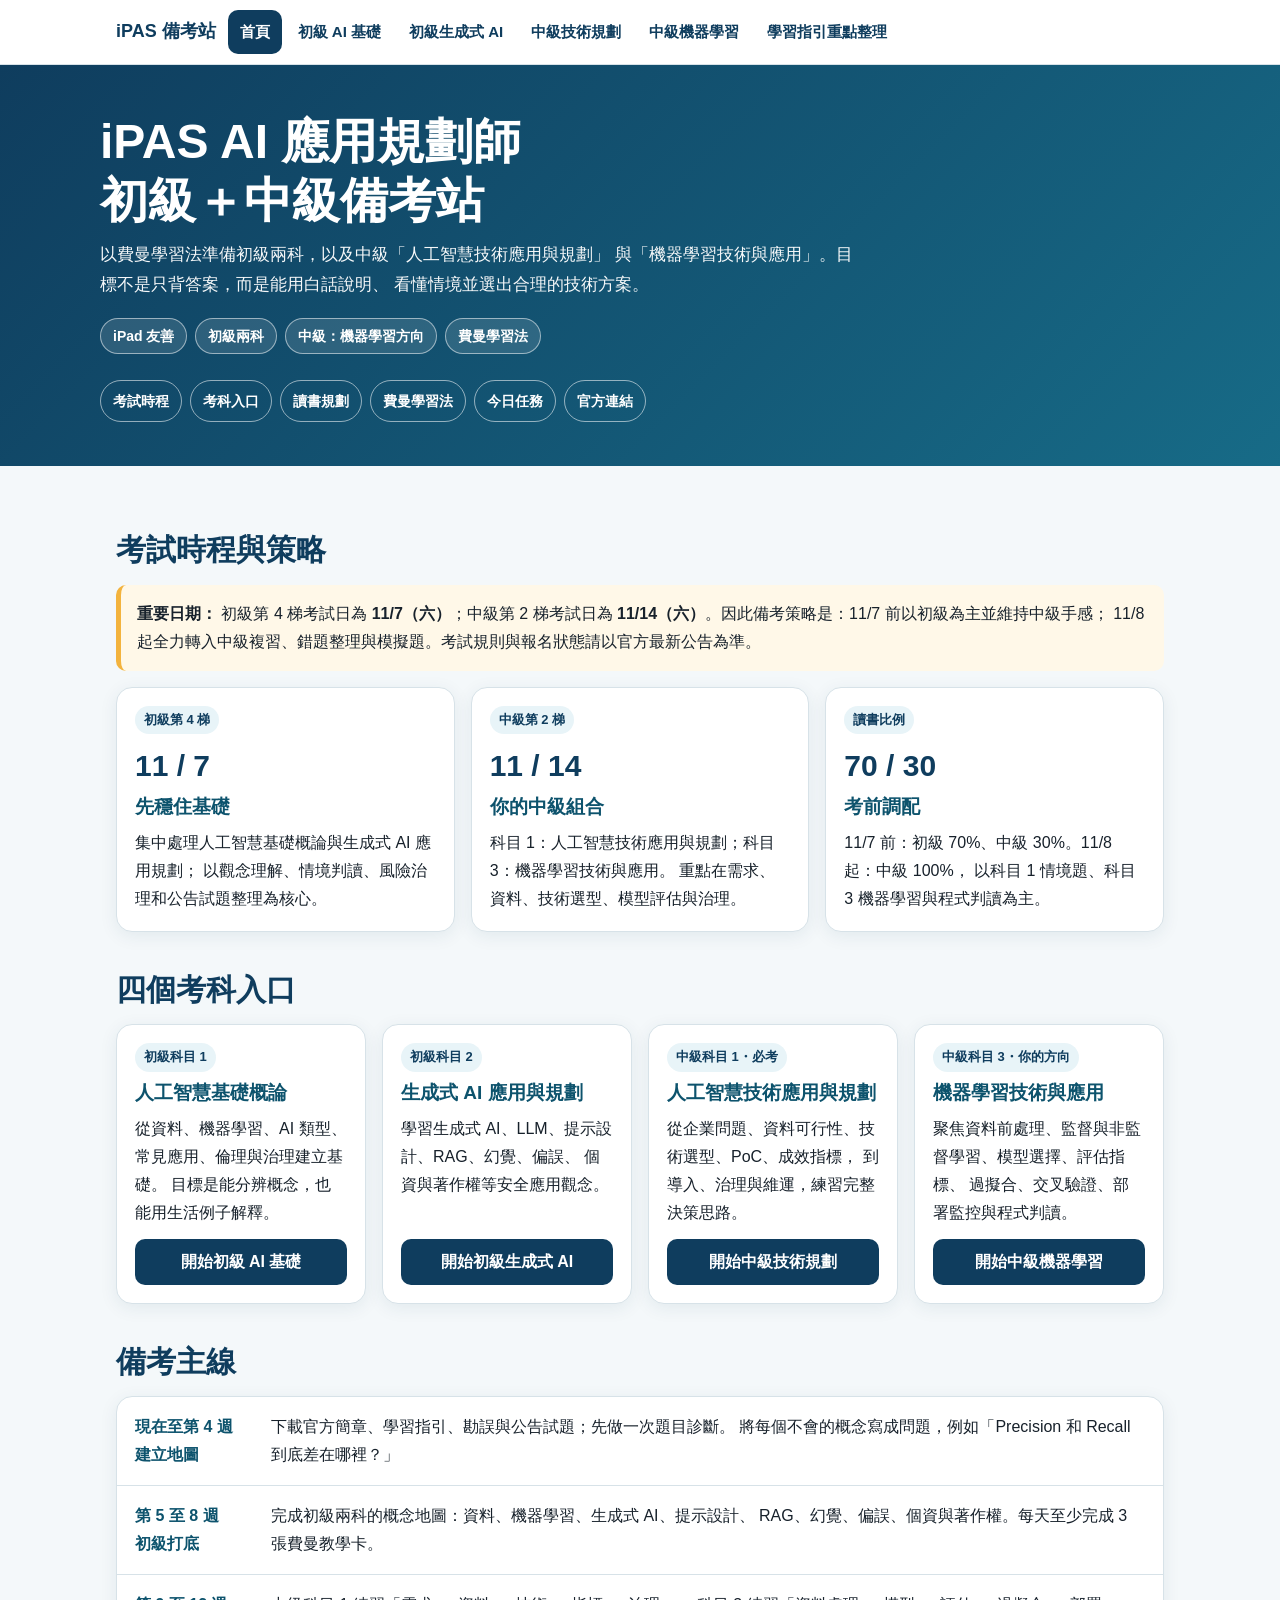
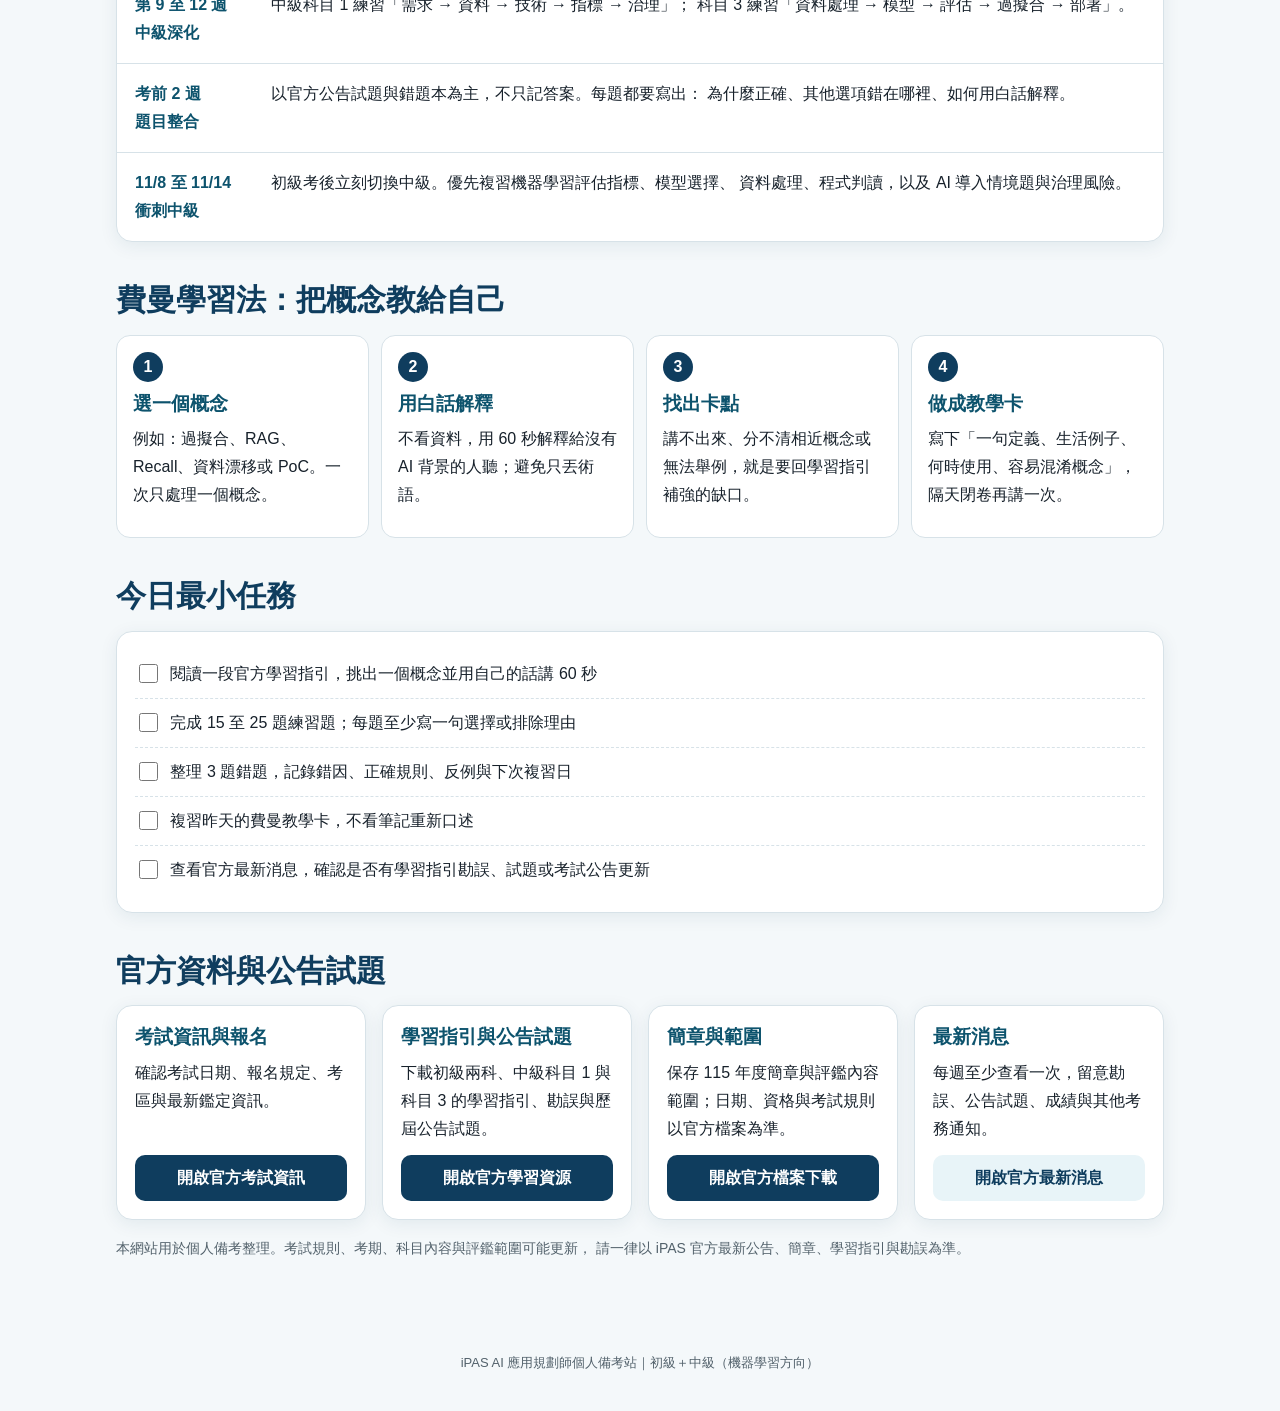
==== commit eefc63e3: "Replace official resources link with study guide link" ====
--- a/index.html
+++ b/index.html
@@ -438,7 +438,7 @@
         <a href="pages/beginner-generative-ai.html">初級生成式 AI</a>
         <a href="pages/intermediate-ai-planning.html">中級技術規劃</a>
         <a href="pages/intermediate-machine-learning.html">中級機器學習</a>
-        <a href="pages/resources.html">官方資源</a>
+        <a href="note/index.html">學習指引重點整理</a>
       </div>
     </div>
   </nav>
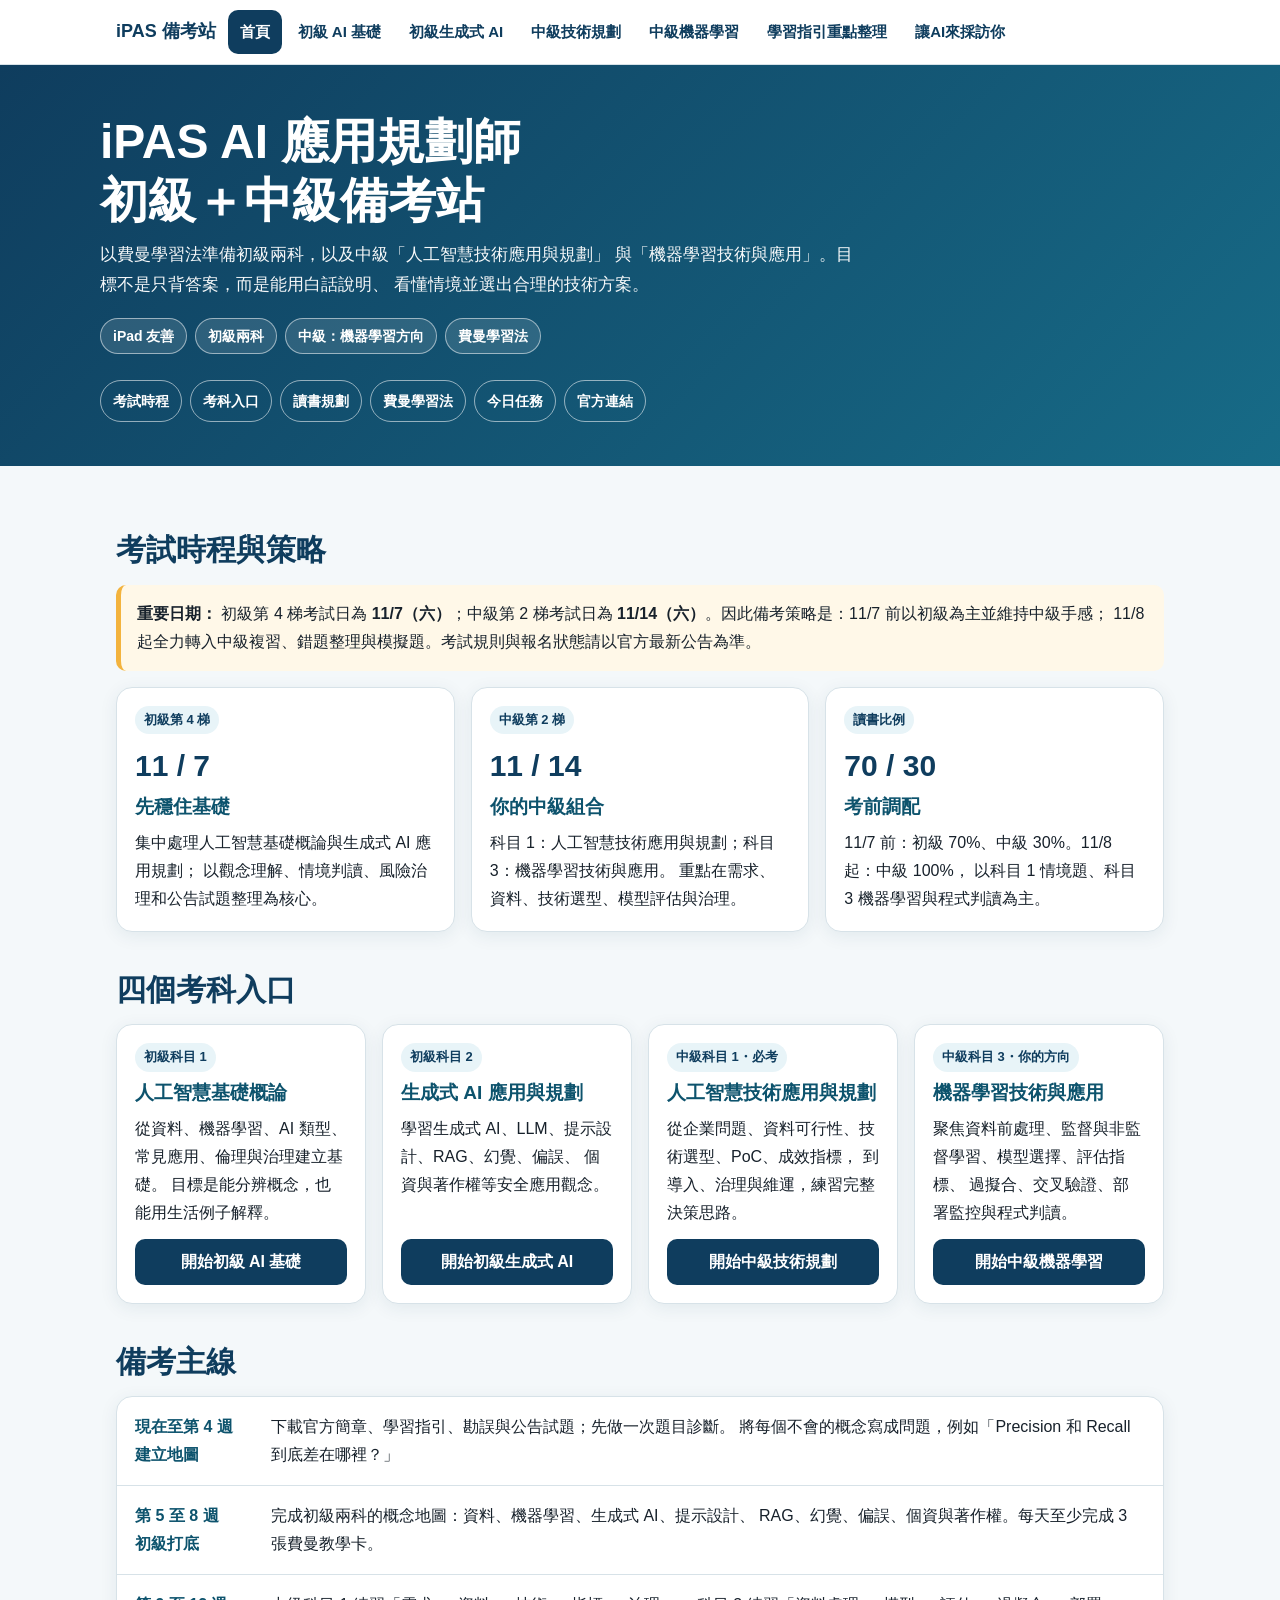
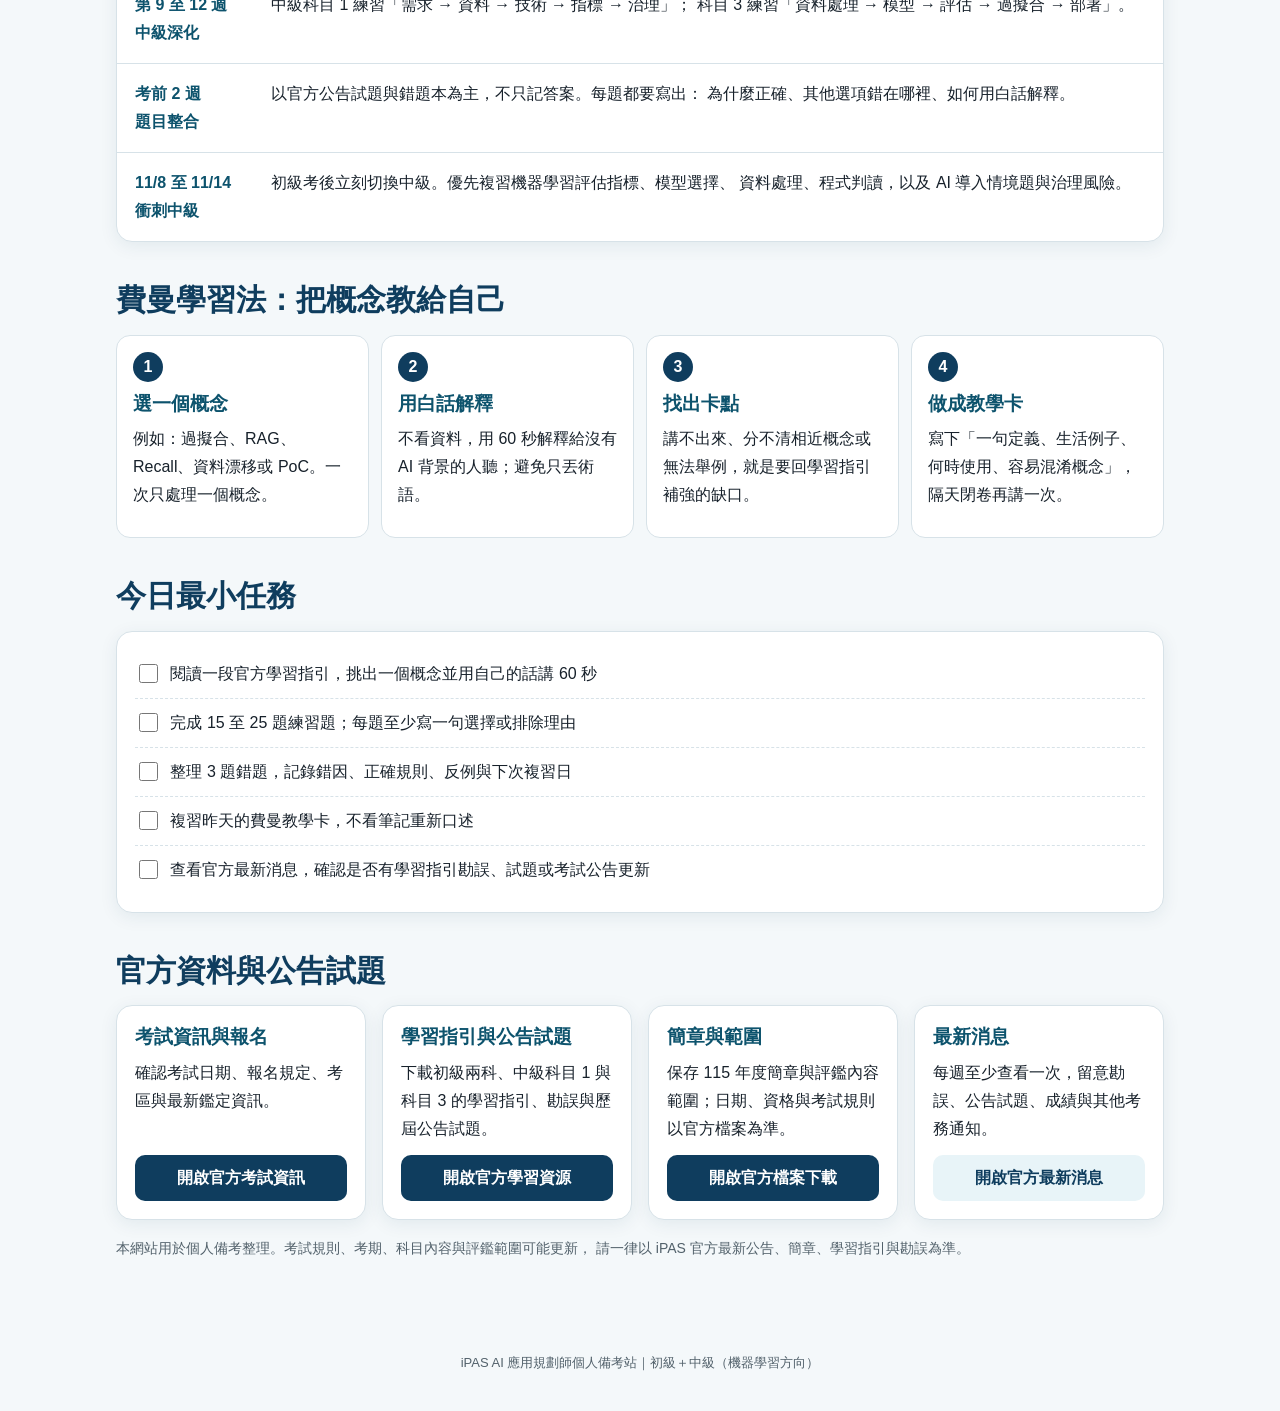
==== commit ef539efa: "Add link for AI interview method in index.html" ====
--- a/index.html
+++ b/index.html
@@ -439,6 +439,7 @@
         <a href="pages/intermediate-ai-planning.html">中級技術規劃</a>
         <a href="pages/intermediate-machine-learning.html">中級機器學習</a>
         <a href="note/index.html">學習指引重點整理</a>
+        <a href="ai_interview_method_zh.html">讓AI來採訪你</a>
       </div>
     </div>
   </nav>
